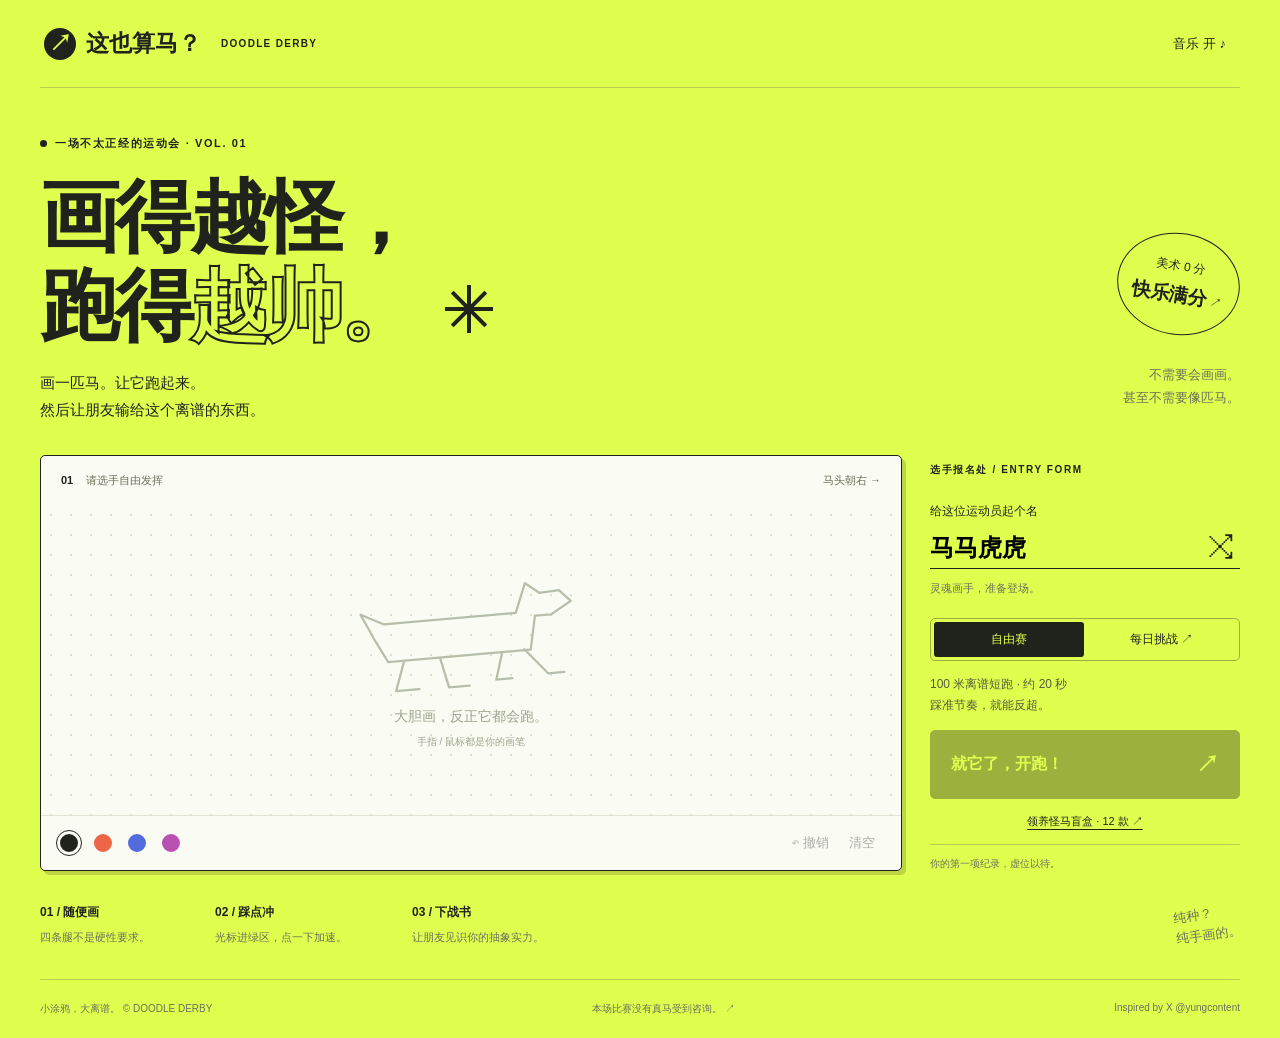
==== index.html @ 53313b6a "Clean shared challenge URLs" ====
<!doctype html>
<html lang="zh-CN"><head><meta charset="utf-8"><meta name="viewport" content="width=device-width, initial-scale=1"><meta name="theme-color" content="#dfff4f"><meta name="description" content="画得越怪，跑得越帅。画一匹马，来一场20秒的离谱赛马，向朋友发起挑战。"><title>这也算马？ · Doodle Derby</title><link rel="stylesheet" href="style.css"></head>
<body><header><a class="brand" href="./"><span class="brand-icon">↗</span>这也算马？<span class="en">DOODLE DERBY</span></a><button id="sound" class="quiet" aria-pressed="true">音乐 开 ♪</button></header>
<main id="draw-screen"><section class="intro"><div><div class="eyebrow"><span class="dot"></span> 一场不太正经的运动会 · VOL. 01</div><h1>画得越怪，<br>跑得<span class="outline">越帅。</span><svg class="spark" width="60" height="60" viewBox="0 0 60 60" aria-hidden="true"><path d="M30 0v60M0 30h60M9 9l42 42M9 51L51 9" stroke="currentColor" stroke-width="5"/></svg></h1><p class="lead">画一匹马。让它跑起来。<br>然后让朋友输给这个离谱的东西。</p></div><div class="intro-aside"><span class="stamp">美术 0 分<br><b>快乐满分</b> ↗</span><p>不需要会画画。<br>甚至不需要像匹马。</p></div></section>
<div id="challenge-banner" class="challenge" hidden><div id="challenge-copy"></div><button id="accept-challenge" class="primary">画一匹，接战 ↗</button></div>
<section class="studio"><div class="paper"><div class="paper-head"><span><b>01</b> 请选手自由发挥</span><span>马头朝右 →</span></div><div class="drawing-area"><canvas id="drawing" aria-label="画马区域，用鼠标或手指绘画"></canvas><div id="placeholder"><svg viewBox="0 0 300 150" width="270" aria-hidden="true"><path d="M44 69L30 38L55 51L202 51L215 19L230 31L252 30L264 43L241 56L223 56L215 93L56 93L44 69M74 93L62 126L88 126M114 94L121 127L144 127M183 94L174 123L192 123M208 92L232 121L250 121"/></svg><span>大胆画，反正它都会跑。</span><small>手指 / 鼠标都是你的画笔</small></div></div><div class="tools"><div class="swatches" id="swatches"></div><div><button id="undo" class="quiet" disabled>↶ 撤销</button><button id="clear" class="quiet" disabled>清空</button></div></div></div>
<aside class="entry"><div class="eyebrow">选手报名处 / ENTRY FORM</div><label for="name">给这位运动员起个名</label><div class="name-wrap"><input id="name" maxlength="18" value="马马虎虎" autocomplete="off"><button id="rename" aria-label="随机名字">⤨</button></div><div class="horse-note" id="horse-note">灵魂画手，准备登场。</div><div class="mode-tabs" role="group" aria-label="比赛模式"><button class="selected" id="free">自由赛</button><button id="daily">每日挑战 ↗</button></div><p id="mode-desc">100 米离谱短跑 · 约 20 秒<br>踩准节奏，就能反超。</p><button class="primary" id="start" disabled>就它了，开跑！ <span>↗</span></button><button class="borrow" id="borrow">领养怪马盲盒 · 12 款 ↗</button><button class="borrow" id="restore-drawing" hidden>↶ 还原领养前画稿</button><div class="best" id="best">你的第一项纪录，虚位以待。</div></aside></section>
<section class="steps"><div><b>01 / 随便画</b><span>四条腿不是硬性要求。</span></div><div><b>02 / 踩点冲</b><span>光标进绿区，点一下加速。</span></div><div><b>03 / 下战书</b><span>让朋友见识你的抽象实力。</span></div><span class="tiny-horse">纯种？<br>纯手画的。</span></section></main>
<main id="race-screen" hidden><div class="race-heading"><div><div class="eyebrow" id="race-mode">THE QUESTIONABLE DERBY</div><h2 id="race-name"></h2></div><button id="back" class="quiet">← 返回画室</button></div><div class="race-stage"><canvas id="track" aria-label="实时赛马画面"></canvas><div id="countdown" aria-live="polite"></div><div id="race-comment">选手正在热身，物种有待确认。</div><div id="ranks"></div></div><section class="controls"><div class="race-meta"><span id="distance">0 / 100 m</span><strong id="timer">0.00s</strong><span id="combo">连击 × 0</span></div><div class="rhythm"><div class="target"></div><div id="needle"></div></div><button class="primary" id="boost" disabled>踩点加速 <span>↑</span></button><p id="feedback" aria-live="polite">光标进入绿色区时点击 / 按空格。连点不会更快。</p></section></main>
<main id="result-screen" hidden><section class="result-layout"><div class="result-copy"><div class="eyebrow">OFFICIAL UNOFFICIAL RESULTS</div><h1 id="result-title">这马，<br>有点东西。</h1><p id="result-desc"></p><div id="challenge-result"></div><section id="ai-verdict" class="ai-verdict" hidden aria-live="polite"><div class="ai-verdict-head"><span>AI 物种鉴定</span><span id="ai-verdict-status">正在观察你的画……</span></div><strong id="ai-species">正在给它起外号</strong><p id="ai-line"></p><p class="ai-challenge" id="ai-challenge"></p></section><div class="result-actions"><button class="primary" id="share">晒成绩，挑战朋友！ <span>↗</span></button><button class="secondary" id="again">原马再战 ↻</button><button class="secondary" id="save-clip">生成朋友圈视频 MP4 ↗</button></div><div class="result-links"><button class="quiet" id="redraw">← 回画室改造一下</button><button class="quiet" id="feedback-open">这局有话说 ↗</button></div></div><div class="ticket"><div class="ticket-top"><span>这也算马？</span><span>长按可保存 / 扫码接战 ↗</span></div><canvas id="poster" width="1080" height="1500" aria-label="离谱赛马挑战海报，含成绩、手绘马和右下角挑战二维码"></canvas><button id="save" class="quiet">保存到相册 / 分享海报 ↗</button></div></section></main>
<main id="feedbacks-screen" hidden><section class="feedback-inbox"><div class="eyebrow"><span class="dot"></span> PRIVATE FEEDBACKS</div><h1>玩家反馈。</h1><p class="feedback-intro">这里收集这台设备提交的反馈。入口不会出现在游戏首页。</p><div class="feedback-toolbar"><span id="feedback-summary">暂时还没有反馈。</span><button id="feedback-export" class="quiet">导出 JSON ↓</button></div><div id="feedback-list" class="feedback-list"></div></section></main>
<footer><span>小涂鸦，大离谱。 © DOODLE DERBY</span><span>本场比赛没有真马受到咨询。 ↗</span><span>Inspired by X @yungcontent</span></footer><div id="toast" role="status"></div><dialog id="share-dialog"><form method="dialog"><button class="quiet close" aria-label="关闭">✕</button></form><h2>向朋友下战书。</h2><p>链接带上你的马和成绩。朋友打开就能挑战你的配速影子。</p><label for="share-copy">可直接发出去的战绩</label><textarea id="share-copy" readonly rows="4"></textarea><label for="share-url">挑战链接</label><textarea id="share-url" readonly rows="3"></textarea><button id="copy" class="primary">复制战绩文案 ↗</button><p class="share-note" id="share-note"></p></dialog><dialog id="feedback-dialog"><form method="dialog"><button class="quiet close" aria-label="关闭">✕</button></form><h2>这局有话说。</h2><p>一句话就行：哪里好笑、哪里卡住，或者你想看它变成什么怪东西。</p><label for="feedback-rating">这局体验</label><select id="feedback-rating"><option value="5">5 · 马力全开</option><option value="4">4 · 很有梗</option><option value="3">3 · 还行，能跑</option><option value="2">2 · 有点掉蹄</option><option value="1">1 · 马失前蹄</option></select><label for="feedback-topic">反馈类型</label><select id="feedback-topic"><option value="idea">我有个怪点子</option><option value="bug">这里好像坏了</option><option value="share">我想更容易分享</option><option value="other">其他</option></select><label for="feedback-message">想说的话</label><textarea id="feedback-message" maxlength="500" rows="5" placeholder="比如：想要一匹会倒着跑的马"></textarea><button type="button" id="feedback-submit" class="primary">投递给马厩 ↗</button><p class="share-note">不填联系方式，最多 500 字。</p></dialog><script src="audio.js"></script><script src="adoption.js"></script><script src="results.js"></script><script src="qr.js"></script><script src="gif.js?v=20260912-7"></script><script src="game.js?v=20260912-11"></script></body></html>
---- style.css ----
:root{--lime:#dfff4f;--ink:#20231c;--paper:#fafbf3;--muted:#6b705b;--line:#b9cc4d}*{box-sizing:border-box}body{margin:0;background:var(--lime);color:var(--ink);font-family:Arial,"PingFang SC","Microsoft YaHei",sans-serif}button,input,textarea{font:inherit}button,a,input,textarea{-webkit-tap-highlight-color:transparent}button{cursor:pointer;color:inherit}button:disabled{opacity:.35;cursor:not-allowed}button:focus-visible,a:focus-visible{outline:3px solid #6152d8;outline-offset:4px}[hidden]{display:none!important}header,main,footer{max-width:1280px;margin:auto}header{height:88px;display:flex;justify-content:space-between;align-items:center;border-bottom:1px solid var(--line);padding:0 4px}.brand{text-decoration:none;color:inherit;font-weight:900;display:flex;align-items:center;gap:10px;font-size:23px}.brand-icon{background:var(--ink);color:var(--lime);width:32px;height:32px;text-align:center;border-radius:50%}.en{font-size:10px;letter-spacing:1.3px;margin-left:10px}.quiet{background:none;border:0;padding:10px;font-size:13px}.intro{display:flex;justify-content:space-between;padding:48px 0 32px}.eyebrow{font-size:11px;font-weight:700;letter-spacing:1.6px;display:flex;align-items:center;gap:8px}.dot{width:7px;height:7px;border-radius:50%;background:var(--ink)}h1{font-size:clamp(52px,6.2vw,84px);line-height:1.12;letter-spacing:-4px;margin:22px 0 18px;font-weight:900;position:relative}.outline{color:transparent;-webkit-text-stroke:2px var(--ink)}.spark{margin-left:30px;width:48px;height:48px}.lead{font-size:15px;line-height:1.8;margin:0}.intro-aside{align-self:flex-end;text-align:right}.intro-aside p{font-size:13px;color:var(--muted);line-height:1.8;margin-top:28px}.stamp{display:inline-block;transform:rotate(9deg);border:1.5px solid var(--ink);border-radius:50%;padding:22px 15px;text-align:center;font-size:12px;line-height:1.8}.stamp b{font-size:19px}.studio{display:grid;grid-template-columns:minmax(0,1fr) 310px;gap:28px}.paper{background:var(--paper);border:1.5px solid var(--ink);border-radius:5px;display:flex;flex-direction:column;min-height:355px;box-shadow:4px 4px 0 #bfd543}.paper-head{padding:17px 20px;display:flex;justify-content:space-between;font-size:11px;color:var(--muted)}.paper-head b{margin-right:10px;color:var(--ink)}.drawing-area{position:relative;flex:1;min-height:245px;background-image:radial-gradient(#dde1d0 .8px,transparent .8px);background-size:20px 20px}#drawing{position:absolute;width:100%;height:100%;touch-action:none;cursor:crosshair}#placeholder{pointer-events:none;position:absolute;inset:0;display:flex;flex-direction:column;align-items:center;justify-content:center;color:#9da58c;font-size:14px}#placeholder svg{fill:none;stroke:#b7bfaa;stroke-width:2.5;stroke-linecap:round;stroke-linejoin:round;transform:rotate(-5deg);margin-bottom:2px}#placeholder small{font-size:10px;margin-top:9px}.tools{display:flex;justify-content:space-between;align-items:center;border-top:1px solid #e1e4d5;padding:8px 16px;min-height:52px}.swatches{display:flex;gap:10px}.swatch{width:24px;height:24px;border:3px solid var(--paper);border-radius:50%;outline:1px solid transparent}.swatch[aria-pressed=true]{outline-color:var(--ink)}.entry{padding:8px 0 0}.entry>.eyebrow{font-size:10px;margin-bottom:24px}.entry label{font-size:12px}.name-wrap{display:flex;border-bottom:1.5px solid var(--ink);margin-top:8px}.name-wrap input{width:100%;min-width:0;background:none;border:0;padding:6px 0;font-size:24px;font-weight:800;outline:none}.name-wrap:focus-within{border-color:#6152d8}.name-wrap button{background:none;border:0;font-size:28px}.horse-note{font-size:11px;margin:12px 0 22px;color:var(--muted)}.mode-tabs{display:flex;border:1px solid #9eae41;border-radius:5px;padding:3px;gap:3px}.mode-tabs button{flex:1;border:0;background:none;font-size:12px;padding:9px 4px;border-radius:3px}.mode-tabs button.selected{background:var(--ink);color:var(--lime)}#mode-desc{font-size:12px;line-height:1.8;color:#555d3b;margin:13px 0}.primary{width:100%;border:1px solid var(--ink);background:var(--ink);color:var(--lime);border-radius:5px;display:flex;justify-content:space-between;align-items:center;padding:18px 20px;font-weight:800;font-size:16px;transition:transform .15s,background .15s}.primary:hover:enabled{background:#36422b;transform:translateY(-2px)}.primary:active:enabled{transform:translateY(2px)}.primary span{font-size:23px}.borrow{border:0;background:none;font-size:11px;width:100%;padding:15px;text-decoration:underline;text-underline-offset:4px}.best{font-size:10px;border-top:1px solid var(--line);padding-top:12px;color:var(--muted)}.steps{display:flex;gap:65px;padding:33px 0}.steps div{display:flex;flex-direction:column;gap:9px}.steps b{font-size:12px}.steps span{font-size:11px;color:var(--muted)}.steps .tiny-horse{margin-left:auto;transform:rotate(-8deg);font-size:13px;line-height:1.6}footer{border-top:1px solid var(--line);display:flex;justify-content:space-between;padding:22px 0;font-size:10px;color:var(--muted)}.challenge{background:var(--ink);color:var(--lime);padding:15px 20px;margin-bottom:20px;font-size:14px;border-radius:5px}.race-heading{display:flex;justify-content:space-between;align-items:center;margin:30px 0 20px}h2{font-size:32px;margin:10px 0}.race-stage{height:440px;position:relative;overflow:hidden;border:1px solid var(--ink);border-radius:7px;background:#e9efce}#track{width:100%;height:100%}#countdown{position:absolute;inset:0;display:grid;place-items:center;font-size:90px;font-weight:900;pointer-events:none}#race-comment{position:absolute;top:18px;left:20px;font-size:12px;background:var(--paper);padding:8px 12px;border-radius:20px}#ranks{position:absolute;right:15px;top:16px;display:flex;gap:8px;flex-direction:column;font-size:11px}#ranks span{background:#ffffffb5;padding:5px 10px;border-radius:4px}#ranks .you{background:var(--ink);color:var(--lime)}.controls{max-width:480px;margin:22px auto 32px;text-align:center}.race-meta{display:flex;justify-content:space-between;font-size:12px;align-items:center}.race-meta strong{font-size:24px}.rhythm{height:20px;background:#c0cc87;border:1px solid var(--ink);margin:14px 0;position:relative;border-radius:30px;overflow:hidden}.target{position:absolute;left:72%;width:24%;height:100%;background:#4a7727;border-left:2px solid var(--paper);border-right:2px solid var(--paper)}#needle{position:absolute;left:0;width:5px;height:100%;background:var(--paper);box-shadow:0 0 0 1px var(--ink)}#boost{justify-content:center;gap:20px}#feedback{font-size:11px;min-height:16px;color:#555d3b}.result-layout{display:grid;grid-template-columns:1fr 380px;gap:100px;padding:65px 50px;align-items:center}.result-copy>p{font-size:16px;line-height:1.9}.result-actions{display:flex;gap:12px;margin:28px 0 18px}.secondary{border:1px solid var(--ink);border-radius:5px;background:none;white-space:nowrap;padding:15px;font-weight:700}.ticket{background:var(--paper);transform:rotate(3deg);box-shadow:10px 12px 0 #bdd342;padding:18px;border:1px solid var(--ink)}.ticket-top{display:flex;justify-content:space-between;font-size:11px;border-bottom:1px dashed #a5aa96;padding:0 0 14px}.ticket canvas{width:100%;display:block}.ticket>button{width:100%;border-top:1px dashed #a5aa96}#challenge-result{font-weight:bold;font-size:14px}#toast{position:fixed;bottom:25px;left:50%;transform:translateX(-50%);background:var(--ink);color:var(--lime);padding:13px 24px;border-radius:8px;font-size:13px;z-index:10;opacity:0;pointer-events:none;transition:opacity .2s;max-width:90vw}dialog{max-width:440px;width:90%;border:1px solid var(--ink);background:var(--paper);border-radius:10px;padding:26px}dialog::backdrop{background:#20231c99}dialog p{font-size:13px;line-height:1.8}dialog label{font-size:12px}textarea{width:100%;margin:8px 0 18px;resize:none;border:1px solid #aaa;padding:10px;font-size:11px}.close{float:right}.share-note{color:var(--muted)}@media(min-width:1500px){.intro{padding-top:55px}.drawing-area{min-height:300px}}@media(max-width:1360px){header,main,footer{margin-left:40px;margin-right:40px}}@media(max-width:760px){header,main,footer{margin-left:20px;margin-right:20px}header{height:68px}.brand{font-size:18px}.en{display:none}.intro{padding:30px 0 25px}.intro h1{font-size:57px;letter-spacing:-3px}.intro .eyebrow{font-size:9px;letter-spacing:.7px}.intro-aside{display:none}.lead{font-size:13px}.spark{width:32px;margin-left:15px}.studio{grid-template-columns:1fr;gap:24px}.paper{min-height:320px}.entry>.eyebrow{margin-bottom:15px}.horse-note{margin:10px 0 16px}.entry{display:grid;grid-template-columns:1fr 1fr;column-gap:16px}.entry>.eyebrow,.entry>label,.name-wrap,.horse-note,.entry>.primary,.borrow,.best{grid-column:1/-1}.mode-tabs{align-self:center}#mode-desc{margin:0;font-size:10px}.entry>.primary{margin-top:18px}.steps{gap:18px;justify-content:space-between}.steps span{max-width:90px;line-height:1.6;font-size:10px}.steps b{font-size:11px}.tiny-horse{display:none}footer{font-size:9px;gap:20px;line-height:1.8}.race-heading{margin-top:22px}h2{font-size:25px}.race-stage{height:390px}#race-comment{font-size:10px;top:12px;left:10px;max-width:60%}#ranks{gap:4px;right:8px;top:12px;font-size:9px}.result-layout{grid-template-columns:1fr;gap:30px;padding:35px 0}.result-copy h1{font-size:58px}.ticket{max-width:360px;justify-self:center;width:94%}.controls{margin-top:20px}.race-heading .eyebrow{font-size:9px}}@media(prefers-reduced-motion:reduce){*{transition:none!important}.ticket{transform:none}}

#result-title,#result-desc{white-space:pre-line}#result-desc{line-height:1.9}

#result-title{font-size:clamp(36px,4.4vw,62px);letter-spacing:-2px}
.result-actions{flex-wrap:wrap}.result-actions .primary{flex:1 0 190px;width:auto;white-space:nowrap}.result-actions .secondary{flex:1 0 120px}
@media(min-width:761px) and (max-width:1050px){.result-layout{grid-template-columns:minmax(0,1fr) 320px;gap:32px;padding:40px 0}}
.challenge{display:flex;align-items:center;justify-content:space-between;gap:18px}.challenge #challenge-copy{line-height:1.65}.challenge .primary{width:auto;flex:0 0 auto;padding:12px 16px;font-size:13px}.challenge .primary span{font-size:18px}@media(max-width:600px){.challenge{align-items:stretch;flex-direction:column;gap:10px}.challenge .primary{width:100%;justify-content:center}}

#save-clip{flex:1 0 150px}
.result-links{display:flex;justify-content:space-between;align-items:center;gap:12px}.result-links .quiet{padding-left:0}.result-links #feedback-open{color:var(--muted);text-decoration:underline;text-underline-offset:4px}
.feedback-inbox{padding:70px 0 110px;max-width:820px}.feedback-inbox h1{font-size:clamp(48px,6vw,76px);margin-bottom:12px}.feedback-intro{color:var(--muted);font-size:14px;line-height:1.8}.feedback-toolbar{display:flex;justify-content:space-between;align-items:center;border-top:1px solid var(--line);border-bottom:1px solid var(--line);margin-top:36px;padding:12px 0;font-size:12px;color:var(--muted)}.feedback-list{display:grid;gap:12px;margin-top:18px}.feedback-card{background:var(--paper);border:1px solid var(--ink);border-radius:6px;padding:16px 18px;box-shadow:4px 4px 0 #bfd543}.feedback-card-meta{font-size:11px;color:var(--muted);margin-bottom:10px}.feedback-card p{font-size:15px;line-height:1.75;margin:0 0 10px;white-space:pre-wrap;overflow-wrap:anywhere}.feedback-card small{font-size:10px;color:#7d846c}.feedback-empty{border:1px dashed #9eae41;padding:24px;color:var(--muted);font-size:13px}#feedback-dialog select{width:100%;display:block;background:#fffef5;border:1px solid #aaa;border-radius:4px;padding:10px;margin:7px 0 16px}#feedback-dialog .primary{margin-top:4px}
@media(max-width:760px){.result-links{align-items:flex-start}.feedback-inbox{padding:40px 0 70px}.feedback-toolbar{align-items:flex-start;gap:10px}.feedback-toolbar .quiet{padding-top:0;padding-right:0}}

.ai-verdict{margin:20px 0 4px;border:1.5px dashed var(--ink);background:var(--paper);padding:15px 17px;box-shadow:4px 4px 0 #bfd543}
.ai-verdict-head{display:flex;justify-content:space-between;gap:14px;color:var(--muted);font-size:10px;letter-spacing:.8px;text-transform:uppercase}
.ai-verdict-head span:first-child{color:var(--ink);font-weight:800}
#ai-verdict[data-state=loading]{opacity:.72}
#ai-verdict[data-source=fallback] .ai-verdict-head span:last-child{color:var(--muted)}
#ai-species{display:block;font-size:22px;line-height:1.25;margin-top:12px}
#ai-line{font-size:13px;line-height:1.65;margin:7px 0 10px}
.ai-challenge{background:var(--lime);padding:9px 11px;font-size:12px;line-height:1.55;margin:0}
@media(max-width:760px){.ai-verdict{margin-top:16px;padding:13px}.ai-verdict-head{font-size:9px}#ai-species{font-size:20px}}
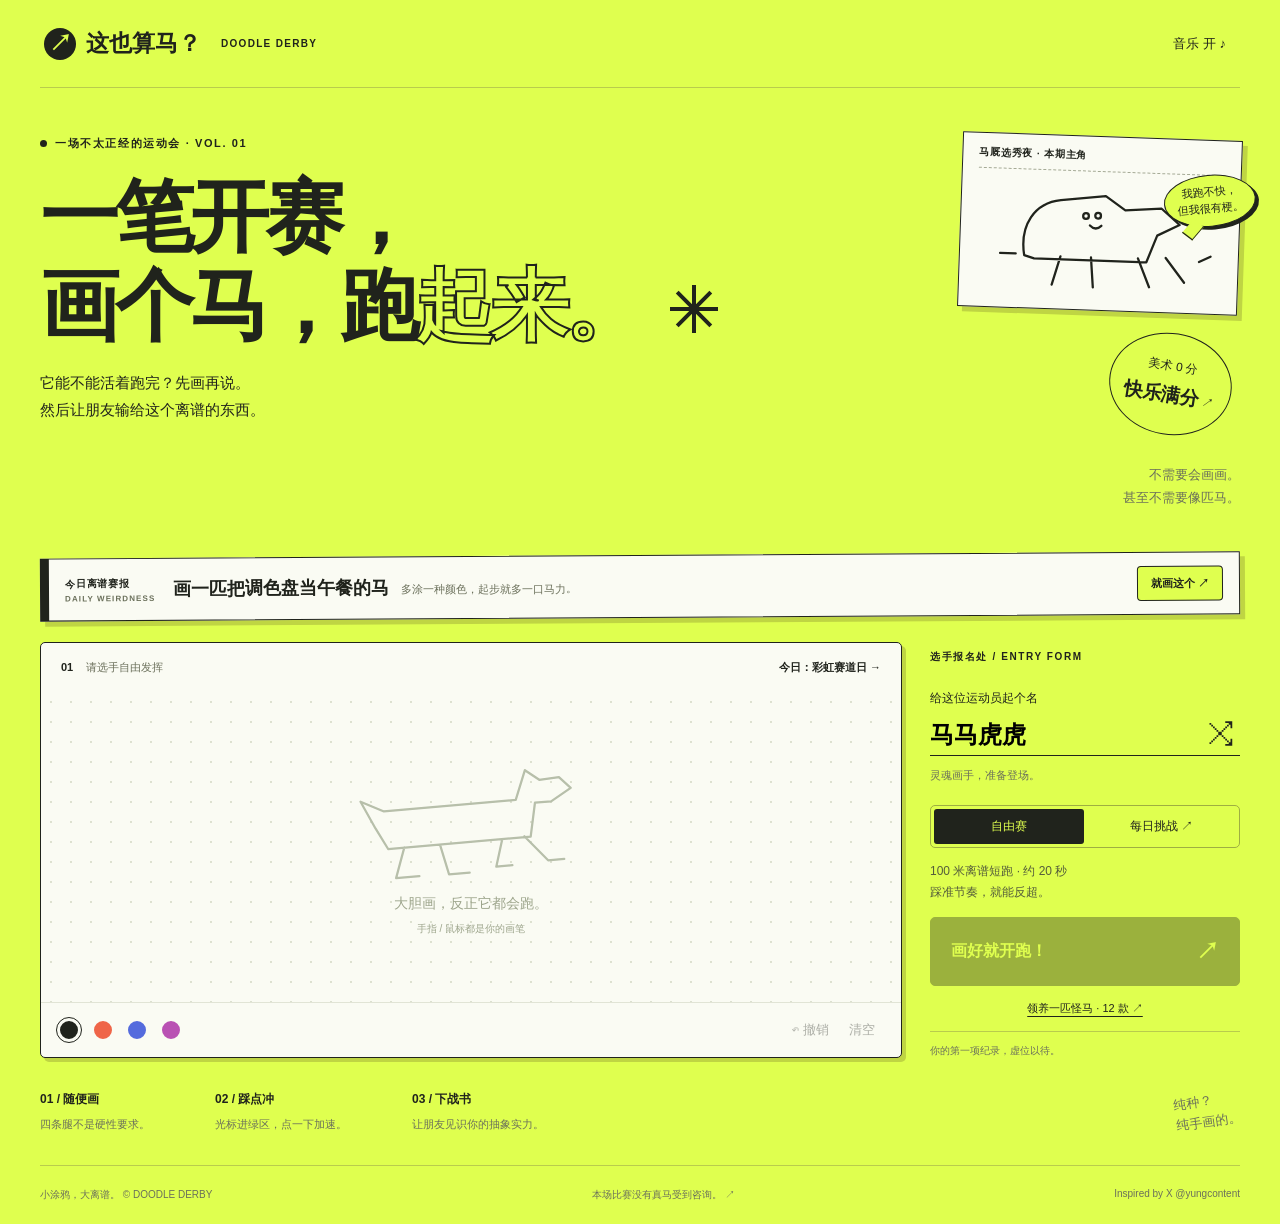
==== commit 2bca2bfc: "Make the homepage a playful race-day launchpad" ====
--- a/index.html
+++ b/index.html
@@ -1,12 +1,13 @@
 <!doctype html>
-<html lang="zh-CN"><head><meta charset="utf-8"><meta name="viewport" content="width=device-width, initial-scale=1"><meta name="theme-color" content="#dfff4f"><meta name="description" content="画得越怪，跑得越帅。画一匹马，来一场20秒的离谱赛马，向朋友发起挑战。"><title>这也算马？ · Doodle Derby</title><link rel="stylesheet" href="style.css"></head>
+<html lang="zh-CN"><head><meta charset="utf-8"><meta name="viewport" content="width=device-width, initial-scale=1"><meta name="theme-color" content="#dfff4f"><meta name="description" content="画得越怪，跑得越帅。画一匹马，来一场20秒的离谱赛马，向朋友发起挑战。"><title>这也算马？ · Doodle Derby</title><link rel="stylesheet" href="style.css?v=20260913-2"></head>
 <body><header><a class="brand" href="./"><span class="brand-icon">↗</span>这也算马？<span class="en">DOODLE DERBY</span></a><button id="sound" class="quiet" aria-pressed="true">音乐 开 ♪</button></header>
-<main id="draw-screen"><section class="intro"><div><div class="eyebrow"><span class="dot"></span> 一场不太正经的运动会 · VOL. 01</div><h1>画得越怪，<br>跑得<span class="outline">越帅。</span><svg class="spark" width="60" height="60" viewBox="0 0 60 60" aria-hidden="true"><path d="M30 0v60M0 30h60M9 9l42 42M9 51L51 9" stroke="currentColor" stroke-width="5"/></svg></h1><p class="lead">画一匹马。让它跑起来。<br>然后让朋友输给这个离谱的东西。</p></div><div class="intro-aside"><span class="stamp">美术 0 分<br><b>快乐满分</b> ↗</span><p>不需要会画画。<br>甚至不需要像匹马。</p></div></section>
+<main id="draw-screen"><section class="intro"><div><div class="eyebrow"><span class="dot"></span> 一场不太正经的运动会 · VOL. 01</div><h1>一笔开赛，<br>画个马，跑<span class="outline">起来。</span><svg class="spark" width="60" height="60" viewBox="0 0 60 60" aria-hidden="true"><path d="M30 0v60M0 30h60M9 9l42 42M9 51L51 9" stroke="currentColor" stroke-width="5"/></svg></h1><p class="lead">它能不能活着跑完？先画再说。<br>然后让朋友输给这个离谱的东西。</p></div><div class="intro-aside"><div class="home-stage"><div class="home-stage-label">马厩选秀夜 · 本期主角</div><svg class="home-horse" viewBox="0 0 330 180" role="img" aria-label="一匹准备参赛的搞怪手绘马"><path d="M60 115c-8-42 12-74 49-79l63-8 28 19 51-4 26 22-31 16-14 38H74zM111 115l-11 40m54-40 4 42m62-43 17 40m22-42 27 34"/><circle cx="145" cy="57" r="4"/><circle cx="162" cy="56" r="4"/><path d="M151 70q8 8 16 0M48 113h-22m280 3 16-8"/></svg><div class="home-bubble">我跑不快，<br>但我很有梗。</div></div><span class="stamp">美术 0 分<br><b>快乐满分</b> ↗</span><p>不需要会画画。<br>甚至不需要像匹马。</p></div></section>
+<section class="daily-tease" aria-label="今日离谱赛报"><div class="daily-tease-kicker">今日离谱赛报 <span>DAILY WEIRDNESS</span></div><div class="daily-tease-main"><strong id="daily-prompt">画一匹周一不想上班的马</strong><span id="daily-prompt-note">不想上班的理由有很多，马的办法一定很离谱。</span></div><button id="daily-jump" class="daily-tease-action">就画这个 ↗</button></section>
 <div id="challenge-banner" class="challenge" hidden><div id="challenge-copy"></div><button id="accept-challenge" class="primary">画一匹，接战 ↗</button></div>
-<section class="studio"><div class="paper"><div class="paper-head"><span><b>01</b> 请选手自由发挥</span><span>马头朝右 →</span></div><div class="drawing-area"><canvas id="drawing" aria-label="画马区域，用鼠标或手指绘画"></canvas><div id="placeholder"><svg viewBox="0 0 300 150" width="270" aria-hidden="true"><path d="M44 69L30 38L55 51L202 51L215 19L230 31L252 30L264 43L241 56L223 56L215 93L56 93L44 69M74 93L62 126L88 126M114 94L121 127L144 127M183 94L174 123L192 123M208 92L232 121L250 121"/></svg><span>大胆画，反正它都会跑。</span><small>手指 / 鼠标都是你的画笔</small></div></div><div class="tools"><div class="swatches" id="swatches"></div><div><button id="undo" class="quiet" disabled>↶ 撤销</button><button id="clear" class="quiet" disabled>清空</button></div></div></div>
-<aside class="entry"><div class="eyebrow">选手报名处 / ENTRY FORM</div><label for="name">给这位运动员起个名</label><div class="name-wrap"><input id="name" maxlength="18" value="马马虎虎" autocomplete="off"><button id="rename" aria-label="随机名字">⤨</button></div><div class="horse-note" id="horse-note">灵魂画手，准备登场。</div><div class="mode-tabs" role="group" aria-label="比赛模式"><button class="selected" id="free">自由赛</button><button id="daily">每日挑战 ↗</button></div><p id="mode-desc">100 米离谱短跑 · 约 20 秒<br>踩准节奏，就能反超。</p><button class="primary" id="start" disabled>就它了，开跑！ <span>↗</span></button><button class="borrow" id="borrow">领养怪马盲盒 · 12 款 ↗</button><button class="borrow" id="restore-drawing" hidden>↶ 还原领养前画稿</button><div class="best" id="best">你的第一项纪录，虚位以待。</div></aside></section>
+<section class="studio"><div class="paper"><div class="paper-head"><span><b>01</b> 请选手自由发挥</span><span id="paper-prompt">今天的怪题目 →</span></div><div class="drawing-area"><canvas id="drawing" aria-label="画马区域，用鼠标或手指绘画"></canvas><div id="placeholder"><svg viewBox="0 0 300 150" width="270" aria-hidden="true"><path d="M44 69L30 38L55 51L202 51L215 19L230 31L252 30L264 43L241 56L223 56L215 93L56 93L44 69M74 93L62 126L88 126M114 94L121 127L144 127M183 94L174 123L192 123M208 92L232 121L250 121"/></svg><span>大胆画，反正它都会跑。</span><small>手指 / 鼠标都是你的画笔</small></div></div><div class="tools"><div class="swatches" id="swatches"></div><div><button id="undo" class="quiet" disabled>↶ 撤销</button><button id="clear" class="quiet" disabled>清空</button></div></div></div>
+<aside class="entry"><div class="eyebrow">选手报名处 / ENTRY FORM</div><label for="name">给这位运动员起个名</label><div class="name-wrap"><input id="name" maxlength="18" value="马马虎虎" autocomplete="off"><button id="rename" aria-label="随机名字">⤨</button></div><div class="horse-note" id="horse-note">灵魂画手，准备登场。</div><div class="mode-tabs" role="group" aria-label="比赛模式"><button class="selected" id="free">自由赛</button><button id="daily">每日挑战 ↗</button></div><p id="mode-desc">100 米离谱短跑 · 约 20 秒<br>踩准节奏，就能反超。</p><button class="primary" id="start" disabled>画好就开跑！ <span>↗</span></button><button class="borrow" id="borrow">领养一匹怪马 · 12 款 ↗</button><button class="borrow" id="restore-drawing" hidden>↶ 还原领养前画稿</button><div class="best" id="best">你的第一项纪录，虚位以待。</div></aside></section>
 <section class="steps"><div><b>01 / 随便画</b><span>四条腿不是硬性要求。</span></div><div><b>02 / 踩点冲</b><span>光标进绿区，点一下加速。</span></div><div><b>03 / 下战书</b><span>让朋友见识你的抽象实力。</span></div><span class="tiny-horse">纯种？<br>纯手画的。</span></section></main>
 <main id="race-screen" hidden><div class="race-heading"><div><div class="eyebrow" id="race-mode">THE QUESTIONABLE DERBY</div><h2 id="race-name"></h2></div><button id="back" class="quiet">← 返回画室</button></div><div class="race-stage"><canvas id="track" aria-label="实时赛马画面"></canvas><div id="countdown" aria-live="polite"></div><div id="race-comment">选手正在热身，物种有待确认。</div><div id="ranks"></div></div><section class="controls"><div class="race-meta"><span id="distance">0 / 100 m</span><strong id="timer">0.00s</strong><span id="combo">连击 × 0</span></div><div class="rhythm"><div class="target"></div><div id="needle"></div></div><button class="primary" id="boost" disabled>踩点加速 <span>↑</span></button><p id="feedback" aria-live="polite">光标进入绿色区时点击 / 按空格。连点不会更快。</p></section></main>
-<main id="result-screen" hidden><section class="result-layout"><div class="result-copy"><div class="eyebrow">OFFICIAL UNOFFICIAL RESULTS</div><h1 id="result-title">这马，<br>有点东西。</h1><p id="result-desc"></p><div id="challenge-result"></div><section id="ai-verdict" class="ai-verdict" hidden aria-live="polite"><div class="ai-verdict-head"><span>AI 物种鉴定</span><span id="ai-verdict-status">正在观察你的画……</span></div><strong id="ai-species">正在给它起外号</strong><p id="ai-line"></p><p class="ai-challenge" id="ai-challenge"></p></section><div class="result-actions"><button class="primary" id="share">晒成绩，挑战朋友！ <span>↗</span></button><button class="secondary" id="again">原马再战 ↻</button><button class="secondary" id="save-clip">生成朋友圈视频 MP4 ↗</button></div><div class="result-links"><button class="quiet" id="redraw">← 回画室改造一下</button><button class="quiet" id="feedback-open">这局有话说 ↗</button></div></div><div class="ticket"><div class="ticket-top"><span>这也算马？</span><span>长按可保存 / 扫码接战 ↗</span></div><canvas id="poster" width="1080" height="1500" aria-label="离谱赛马挑战海报，含成绩、手绘马和右下角挑战二维码"></canvas><button id="save" class="quiet">保存到相册 / 分享海报 ↗</button></div></section></main>
+<main id="result-screen" hidden><section class="result-layout"><div class="result-copy"><div class="eyebrow">OFFICIAL UNOFFICIAL RESULTS</div><h1 id="result-title">这马，<br>有点东西。</h1><p id="result-desc"></p><div id="challenge-result"></div><section id="ai-verdict" class="ai-verdict" hidden aria-live="polite"><div class="ai-verdict-head"><span>AI 物种鉴定</span><span id="ai-verdict-status">正在观察你的画……</span></div><strong id="ai-species">正在给它起外号</strong><p id="ai-line"></p><p class="ai-challenge" id="ai-challenge"></p></section><div class="result-actions"><button class="primary" id="share">晒成绩，挑战朋友！ <span>↗</span></button><button class="secondary" id="again">原马再战 ↻</button><button class="secondary" id="save-clip">生成朋友圈视频 MP4 ↗</button></div><div class="result-links"><button class="quiet" id="redraw">← 回画室改造一下</button><button class="quiet" id="feedback-open">这局有话说 ↗</button></div></div><div class="ticket"><div class="ticket-top"><span>这也算马？</span><span>长按图片或点按钮保存 / 扫码接战 ↗</span></div><canvas id="poster" width="1080" height="1500" aria-label="离谱赛马挑战海报，含成绩、手绘马和右下角挑战二维码"></canvas><img id="poster-image" hidden alt="这也算马？离谱赛马战绩海报，长按可保存图片"><button id="save" class="quiet">保存海报 / 分享到相册 ↗</button></div></section></main>
 <main id="feedbacks-screen" hidden><section class="feedback-inbox"><div class="eyebrow"><span class="dot"></span> PRIVATE FEEDBACKS</div><h1>玩家反馈。</h1><p class="feedback-intro">这里收集这台设备提交的反馈。入口不会出现在游戏首页。</p><div class="feedback-toolbar"><span id="feedback-summary">暂时还没有反馈。</span><button id="feedback-export" class="quiet">导出 JSON ↓</button></div><div id="feedback-list" class="feedback-list"></div></section></main>
-<footer><span>小涂鸦，大离谱。 © DOODLE DERBY</span><span>本场比赛没有真马受到咨询。 ↗</span><span>Inspired by X @yungcontent</span></footer><div id="toast" role="status"></div><dialog id="share-dialog"><form method="dialog"><button class="quiet close" aria-label="关闭">✕</button></form><h2>向朋友下战书。</h2><p>链接带上你的马和成绩。朋友打开就能挑战你的配速影子。</p><label for="share-copy">可直接发出去的战绩</label><textarea id="share-copy" readonly rows="4"></textarea><label for="share-url">挑战链接</label><textarea id="share-url" readonly rows="3"></textarea><button id="copy" class="primary">复制战绩文案 ↗</button><p class="share-note" id="share-note"></p></dialog><dialog id="feedback-dialog"><form method="dialog"><button class="quiet close" aria-label="关闭">✕</button></form><h2>这局有话说。</h2><p>一句话就行：哪里好笑、哪里卡住，或者你想看它变成什么怪东西。</p><label for="feedback-rating">这局体验</label><select id="feedback-rating"><option value="5">5 · 马力全开</option><option value="4">4 · 很有梗</option><option value="3">3 · 还行，能跑</option><option value="2">2 · 有点掉蹄</option><option value="1">1 · 马失前蹄</option></select><label for="feedback-topic">反馈类型</label><select id="feedback-topic"><option value="idea">我有个怪点子</option><option value="bug">这里好像坏了</option><option value="share">我想更容易分享</option><option value="other">其他</option></select><label for="feedback-message">想说的话</label><textarea id="feedback-message" maxlength="500" rows="5" placeholder="比如：想要一匹会倒着跑的马"></textarea><button type="button" id="feedback-submit" class="primary">投递给马厩 ↗</button><p class="share-note">不填联系方式，最多 500 字。</p></dialog><script src="audio.js"></script><script src="adoption.js"></script><script src="results.js"></script><script src="qr.js"></script><script src="gif.js?v=20260912-7"></script><script src="game.js?v=20260912-11"></script></body></html>
+<footer><span>小涂鸦，大离谱。 © DOODLE DERBY</span><span>本场比赛没有真马受到咨询。 ↗</span><span>Inspired by X @yungcontent</span></footer><div id="toast" role="status"></div><dialog id="share-dialog"><form method="dialog"><button class="quiet close" aria-label="关闭">✕</button></form><h2>向朋友下战书。</h2><p>链接带上你的马和成绩。朋友打开就能挑战你的配速影子。</p><label for="share-copy">可直接发出去的战绩</label><textarea id="share-copy" readonly rows="4"></textarea><label for="share-url">挑战链接</label><textarea id="share-url" readonly rows="3"></textarea><button id="copy" class="primary">复制战绩文案 ↗</button><p class="share-note" id="share-note"></p></dialog><dialog id="feedback-dialog"><form method="dialog"><button class="quiet close" aria-label="关闭">✕</button></form><h2>这局有话说。</h2><p>一句话就行：哪里好笑、哪里卡住，或者你想看它变成什么怪东西。</p><label for="feedback-rating">这局体验</label><select id="feedback-rating"><option value="5">5 · 马力全开</option><option value="4">4 · 很有梗</option><option value="3">3 · 还行，能跑</option><option value="2">2 · 有点掉蹄</option><option value="1">1 · 马失前蹄</option></select><label for="feedback-topic">反馈类型</label><select id="feedback-topic"><option value="idea">我有个怪点子</option><option value="bug">这里好像坏了</option><option value="share">我想更容易分享</option><option value="other">其他</option></select><label for="feedback-message">想说的话</label><textarea id="feedback-message" maxlength="500" rows="5" placeholder="比如：想要一匹会倒着跑的马"></textarea><button type="button" id="feedback-submit" class="primary">投递给马厩 ↗</button><p class="share-note">不填联系方式，最多 500 字。</p></dialog><script src="audio.js"></script><script src="adoption.js"></script><script src="results.js"></script><script src="qr.js"></script><script src="gif.js?v=20260912-7"></script><script src="game.js?v=20260913-2"></script></body></html>
--- a/style.css
+++ b/style.css
@@ -1,4 +1,4 @@
-:root{--lime:#dfff4f;--ink:#20231c;--paper:#fafbf3;--muted:#6b705b;--line:#b9cc4d}*{box-sizing:border-box}body{margin:0;background:var(--lime);color:var(--ink);font-family:Arial,"PingFang SC","Microsoft YaHei",sans-serif}button,input,textarea{font:inherit}button,a,input,textarea{-webkit-tap-highlight-color:transparent}button{cursor:pointer;color:inherit}button:disabled{opacity:.35;cursor:not-allowed}button:focus-visible,a:focus-visible{outline:3px solid #6152d8;outline-offset:4px}[hidden]{display:none!important}header,main,footer{max-width:1280px;margin:auto}header{height:88px;display:flex;justify-content:space-between;align-items:center;border-bottom:1px solid var(--line);padding:0 4px}.brand{text-decoration:none;color:inherit;font-weight:900;display:flex;align-items:center;gap:10px;font-size:23px}.brand-icon{background:var(--ink);color:var(--lime);width:32px;height:32px;text-align:center;border-radius:50%}.en{font-size:10px;letter-spacing:1.3px;margin-left:10px}.quiet{background:none;border:0;padding:10px;font-size:13px}.intro{display:flex;justify-content:space-between;padding:48px 0 32px}.eyebrow{font-size:11px;font-weight:700;letter-spacing:1.6px;display:flex;align-items:center;gap:8px}.dot{width:7px;height:7px;border-radius:50%;background:var(--ink)}h1{font-size:clamp(52px,6.2vw,84px);line-height:1.12;letter-spacing:-4px;margin:22px 0 18px;font-weight:900;position:relative}.outline{color:transparent;-webkit-text-stroke:2px var(--ink)}.spark{margin-left:30px;width:48px;height:48px}.lead{font-size:15px;line-height:1.8;margin:0}.intro-aside{align-self:flex-end;text-align:right}.intro-aside p{font-size:13px;color:var(--muted);line-height:1.8;margin-top:28px}.stamp{display:inline-block;transform:rotate(9deg);border:1.5px solid var(--ink);border-radius:50%;padding:22px 15px;text-align:center;font-size:12px;line-height:1.8}.stamp b{font-size:19px}.studio{display:grid;grid-template-columns:minmax(0,1fr) 310px;gap:28px}.paper{background:var(--paper);border:1.5px solid var(--ink);border-radius:5px;display:flex;flex-direction:column;min-height:355px;box-shadow:4px 4px 0 #bfd543}.paper-head{padding:17px 20px;display:flex;justify-content:space-between;font-size:11px;color:var(--muted)}.paper-head b{margin-right:10px;color:var(--ink)}.drawing-area{position:relative;flex:1;min-height:245px;background-image:radial-gradient(#dde1d0 .8px,transparent .8px);background-size:20px 20px}#drawing{position:absolute;width:100%;height:100%;touch-action:none;cursor:crosshair}#placeholder{pointer-events:none;position:absolute;inset:0;display:flex;flex-direction:column;align-items:center;justify-content:center;color:#9da58c;font-size:14px}#placeholder svg{fill:none;stroke:#b7bfaa;stroke-width:2.5;stroke-linecap:round;stroke-linejoin:round;transform:rotate(-5deg);margin-bottom:2px}#placeholder small{font-size:10px;margin-top:9px}.tools{display:flex;justify-content:space-between;align-items:center;border-top:1px solid #e1e4d5;padding:8px 16px;min-height:52px}.swatches{display:flex;gap:10px}.swatch{width:24px;height:24px;border:3px solid var(--paper);border-radius:50%;outline:1px solid transparent}.swatch[aria-pressed=true]{outline-color:var(--ink)}.entry{padding:8px 0 0}.entry>.eyebrow{font-size:10px;margin-bottom:24px}.entry label{font-size:12px}.name-wrap{display:flex;border-bottom:1.5px solid var(--ink);margin-top:8px}.name-wrap input{width:100%;min-width:0;background:none;border:0;padding:6px 0;font-size:24px;font-weight:800;outline:none}.name-wrap:focus-within{border-color:#6152d8}.name-wrap button{background:none;border:0;font-size:28px}.horse-note{font-size:11px;margin:12px 0 22px;color:var(--muted)}.mode-tabs{display:flex;border:1px solid #9eae41;border-radius:5px;padding:3px;gap:3px}.mode-tabs button{flex:1;border:0;background:none;font-size:12px;padding:9px 4px;border-radius:3px}.mode-tabs button.selected{background:var(--ink);color:var(--lime)}#mode-desc{font-size:12px;line-height:1.8;color:#555d3b;margin:13px 0}.primary{width:100%;border:1px solid var(--ink);background:var(--ink);color:var(--lime);border-radius:5px;display:flex;justify-content:space-between;align-items:center;padding:18px 20px;font-weight:800;font-size:16px;transition:transform .15s,background .15s}.primary:hover:enabled{background:#36422b;transform:translateY(-2px)}.primary:active:enabled{transform:translateY(2px)}.primary span{font-size:23px}.borrow{border:0;background:none;font-size:11px;width:100%;padding:15px;text-decoration:underline;text-underline-offset:4px}.best{font-size:10px;border-top:1px solid var(--line);padding-top:12px;color:var(--muted)}.steps{display:flex;gap:65px;padding:33px 0}.steps div{display:flex;flex-direction:column;gap:9px}.steps b{font-size:12px}.steps span{font-size:11px;color:var(--muted)}.steps .tiny-horse{margin-left:auto;transform:rotate(-8deg);font-size:13px;line-height:1.6}footer{border-top:1px solid var(--line);display:flex;justify-content:space-between;padding:22px 0;font-size:10px;color:var(--muted)}.challenge{background:var(--ink);color:var(--lime);padding:15px 20px;margin-bottom:20px;font-size:14px;border-radius:5px}.race-heading{display:flex;justify-content:space-between;align-items:center;margin:30px 0 20px}h2{font-size:32px;margin:10px 0}.race-stage{height:440px;position:relative;overflow:hidden;border:1px solid var(--ink);border-radius:7px;background:#e9efce}#track{width:100%;height:100%}#countdown{position:absolute;inset:0;display:grid;place-items:center;font-size:90px;font-weight:900;pointer-events:none}#race-comment{position:absolute;top:18px;left:20px;font-size:12px;background:var(--paper);padding:8px 12px;border-radius:20px}#ranks{position:absolute;right:15px;top:16px;display:flex;gap:8px;flex-direction:column;font-size:11px}#ranks span{background:#ffffffb5;padding:5px 10px;border-radius:4px}#ranks .you{background:var(--ink);color:var(--lime)}.controls{max-width:480px;margin:22px auto 32px;text-align:center}.race-meta{display:flex;justify-content:space-between;font-size:12px;align-items:center}.race-meta strong{font-size:24px}.rhythm{height:20px;background:#c0cc87;border:1px solid var(--ink);margin:14px 0;position:relative;border-radius:30px;overflow:hidden}.target{position:absolute;left:72%;width:24%;height:100%;background:#4a7727;border-left:2px solid var(--paper);border-right:2px solid var(--paper)}#needle{position:absolute;left:0;width:5px;height:100%;background:var(--paper);box-shadow:0 0 0 1px var(--ink)}#boost{justify-content:center;gap:20px}#feedback{font-size:11px;min-height:16px;color:#555d3b}.result-layout{display:grid;grid-template-columns:1fr 380px;gap:100px;padding:65px 50px;align-items:center}.result-copy>p{font-size:16px;line-height:1.9}.result-actions{display:flex;gap:12px;margin:28px 0 18px}.secondary{border:1px solid var(--ink);border-radius:5px;background:none;white-space:nowrap;padding:15px;font-weight:700}.ticket{background:var(--paper);transform:rotate(3deg);box-shadow:10px 12px 0 #bdd342;padding:18px;border:1px solid var(--ink)}.ticket-top{display:flex;justify-content:space-between;font-size:11px;border-bottom:1px dashed #a5aa96;padding:0 0 14px}.ticket canvas{width:100%;display:block}.ticket>button{width:100%;border-top:1px dashed #a5aa96}#challenge-result{font-weight:bold;font-size:14px}#toast{position:fixed;bottom:25px;left:50%;transform:translateX(-50%);background:var(--ink);color:var(--lime);padding:13px 24px;border-radius:8px;font-size:13px;z-index:10;opacity:0;pointer-events:none;transition:opacity .2s;max-width:90vw}dialog{max-width:440px;width:90%;border:1px solid var(--ink);background:var(--paper);border-radius:10px;padding:26px}dialog::backdrop{background:#20231c99}dialog p{font-size:13px;line-height:1.8}dialog label{font-size:12px}textarea{width:100%;margin:8px 0 18px;resize:none;border:1px solid #aaa;padding:10px;font-size:11px}.close{float:right}.share-note{color:var(--muted)}@media(min-width:1500px){.intro{padding-top:55px}.drawing-area{min-height:300px}}@media(max-width:1360px){header,main,footer{margin-left:40px;margin-right:40px}}@media(max-width:760px){header,main,footer{margin-left:20px;margin-right:20px}header{height:68px}.brand{font-size:18px}.en{display:none}.intro{padding:30px 0 25px}.intro h1{font-size:57px;letter-spacing:-3px}.intro .eyebrow{font-size:9px;letter-spacing:.7px}.intro-aside{display:none}.lead{font-size:13px}.spark{width:32px;margin-left:15px}.studio{grid-template-columns:1fr;gap:24px}.paper{min-height:320px}.entry>.eyebrow{margin-bottom:15px}.horse-note{margin:10px 0 16px}.entry{display:grid;grid-template-columns:1fr 1fr;column-gap:16px}.entry>.eyebrow,.entry>label,.name-wrap,.horse-note,.entry>.primary,.borrow,.best{grid-column:1/-1}.mode-tabs{align-self:center}#mode-desc{margin:0;font-size:10px}.entry>.primary{margin-top:18px}.steps{gap:18px;justify-content:space-between}.steps span{max-width:90px;line-height:1.6;font-size:10px}.steps b{font-size:11px}.tiny-horse{display:none}footer{font-size:9px;gap:20px;line-height:1.8}.race-heading{margin-top:22px}h2{font-size:25px}.race-stage{height:390px}#race-comment{font-size:10px;top:12px;left:10px;max-width:60%}#ranks{gap:4px;right:8px;top:12px;font-size:9px}.result-layout{grid-template-columns:1fr;gap:30px;padding:35px 0}.result-copy h1{font-size:58px}.ticket{max-width:360px;justify-self:center;width:94%}.controls{margin-top:20px}.race-heading .eyebrow{font-size:9px}}@media(prefers-reduced-motion:reduce){*{transition:none!important}.ticket{transform:none}}
+:root{--lime:#dfff4f;--ink:#20231c;--paper:#fafbf3;--muted:#6b705b;--line:#b9cc4d}*{box-sizing:border-box}body{margin:0;background:var(--lime);color:var(--ink);font-family:Arial,"PingFang SC","Microsoft YaHei",sans-serif}button,input,textarea{font:inherit}button,a,input,textarea{-webkit-tap-highlight-color:transparent}button{cursor:pointer;color:inherit}button:disabled{opacity:.35;cursor:not-allowed}button:focus-visible,a:focus-visible{outline:3px solid #6152d8;outline-offset:4px}[hidden]{display:none!important}header,main,footer{max-width:1280px;margin:auto}header{height:88px;display:flex;justify-content:space-between;align-items:center;border-bottom:1px solid var(--line);padding:0 4px}.brand{text-decoration:none;color:inherit;font-weight:900;display:flex;align-items:center;gap:10px;font-size:23px}.brand-icon{background:var(--ink);color:var(--lime);width:32px;height:32px;text-align:center;border-radius:50%}.en{font-size:10px;letter-spacing:1.3px;margin-left:10px}.quiet{background:none;border:0;padding:10px;font-size:13px}.intro{display:flex;justify-content:space-between;padding:48px 0 32px}.eyebrow{font-size:11px;font-weight:700;letter-spacing:1.6px;display:flex;align-items:center;gap:8px}.dot{width:7px;height:7px;border-radius:50%;background:var(--ink)}h1{font-size:clamp(52px,6.2vw,84px);line-height:1.12;letter-spacing:-4px;margin:22px 0 18px;font-weight:900;position:relative}.outline{color:transparent;-webkit-text-stroke:2px var(--ink)}.spark{margin-left:30px;width:48px;height:48px}.lead{font-size:15px;line-height:1.8;margin:0}.intro-aside{align-self:flex-end;text-align:right}.intro-aside p{font-size:13px;color:var(--muted);line-height:1.8;margin-top:28px}.stamp{display:inline-block;transform:rotate(9deg);border:1.5px solid var(--ink);border-radius:50%;padding:22px 15px;text-align:center;font-size:12px;line-height:1.8}.stamp b{font-size:19px}.studio{display:grid;grid-template-columns:minmax(0,1fr) 310px;gap:28px}.paper{background:var(--paper);border:1.5px solid var(--ink);border-radius:5px;display:flex;flex-direction:column;min-height:355px;box-shadow:4px 4px 0 #bfd543}.paper-head{padding:17px 20px;display:flex;justify-content:space-between;font-size:11px;color:var(--muted)}.paper-head b{margin-right:10px;color:var(--ink)}.drawing-area{position:relative;flex:1;min-height:245px;background-image:radial-gradient(#dde1d0 .8px,transparent .8px);background-size:20px 20px}#drawing{position:absolute;width:100%;height:100%;touch-action:none;cursor:crosshair}#placeholder{pointer-events:none;position:absolute;inset:0;display:flex;flex-direction:column;align-items:center;justify-content:center;color:#9da58c;font-size:14px}#placeholder svg{fill:none;stroke:#b7bfaa;stroke-width:2.5;stroke-linecap:round;stroke-linejoin:round;transform:rotate(-5deg);margin-bottom:2px}#placeholder small{font-size:10px;margin-top:9px}.tools{display:flex;justify-content:space-between;align-items:center;border-top:1px solid #e1e4d5;padding:8px 16px;min-height:52px}.swatches{display:flex;gap:10px}.swatch{width:24px;height:24px;border:3px solid var(--paper);border-radius:50%;outline:1px solid transparent}.swatch[aria-pressed=true]{outline-color:var(--ink)}.entry{padding:8px 0 0}.entry>.eyebrow{font-size:10px;margin-bottom:24px}.entry label{font-size:12px}.name-wrap{display:flex;border-bottom:1.5px solid var(--ink);margin-top:8px}.name-wrap input{width:100%;min-width:0;background:none;border:0;padding:6px 0;font-size:24px;font-weight:800;outline:none}.name-wrap:focus-within{border-color:#6152d8}.name-wrap button{background:none;border:0;font-size:28px}.horse-note{font-size:11px;margin:12px 0 22px;color:var(--muted)}.mode-tabs{display:flex;border:1px solid #9eae41;border-radius:5px;padding:3px;gap:3px}.mode-tabs button{flex:1;border:0;background:none;font-size:12px;padding:9px 4px;border-radius:3px}.mode-tabs button.selected{background:var(--ink);color:var(--lime)}#mode-desc{font-size:12px;line-height:1.8;color:#555d3b;margin:13px 0}.primary{width:100%;border:1px solid var(--ink);background:var(--ink);color:var(--lime);border-radius:5px;display:flex;justify-content:space-between;align-items:center;padding:18px 20px;font-weight:800;font-size:16px;transition:transform .15s,background .15s}.primary:hover:enabled{background:#36422b;transform:translateY(-2px)}.primary:active:enabled{transform:translateY(2px)}.primary span{font-size:23px}.borrow{border:0;background:none;font-size:11px;width:100%;padding:15px;text-decoration:underline;text-underline-offset:4px}.best{font-size:10px;border-top:1px solid var(--line);padding-top:12px;color:var(--muted)}.steps{display:flex;gap:65px;padding:33px 0}.steps div{display:flex;flex-direction:column;gap:9px}.steps b{font-size:12px}.steps span{font-size:11px;color:var(--muted)}.steps .tiny-horse{margin-left:auto;transform:rotate(-8deg);font-size:13px;line-height:1.6}footer{border-top:1px solid var(--line);display:flex;justify-content:space-between;padding:22px 0;font-size:10px;color:var(--muted)}.challenge{background:var(--ink);color:var(--lime);padding:15px 20px;margin-bottom:20px;font-size:14px;border-radius:5px}.race-heading{display:flex;justify-content:space-between;align-items:center;margin:30px 0 20px}h2{font-size:32px;margin:10px 0}.race-stage{height:440px;position:relative;overflow:hidden;border:1px solid var(--ink);border-radius:7px;background:#e9efce}#track{width:100%;height:100%}#countdown{position:absolute;inset:0;display:grid;place-items:center;font-size:90px;font-weight:900;pointer-events:none}#race-comment{position:absolute;top:18px;left:20px;font-size:12px;background:var(--paper);padding:8px 12px;border-radius:20px}#ranks{position:absolute;right:15px;top:16px;display:flex;gap:8px;flex-direction:column;font-size:11px}#ranks span{background:#ffffffb5;padding:5px 10px;border-radius:4px}#ranks .you{background:var(--ink);color:var(--lime)}.controls{max-width:480px;margin:22px auto 32px;text-align:center}.race-meta{display:flex;justify-content:space-between;font-size:12px;align-items:center}.race-meta strong{font-size:24px}.rhythm{height:20px;background:#c0cc87;border:1px solid var(--ink);margin:14px 0;position:relative;border-radius:30px;overflow:hidden}.target{position:absolute;left:72%;width:24%;height:100%;background:#4a7727;border-left:2px solid var(--paper);border-right:2px solid var(--paper)}#needle{position:absolute;left:0;width:5px;height:100%;background:var(--paper);box-shadow:0 0 0 1px var(--ink)}#boost{justify-content:center;gap:20px}#feedback{font-size:11px;min-height:16px;color:#555d3b}.result-layout{display:grid;grid-template-columns:1fr 380px;gap:100px;padding:65px 50px;align-items:center}.result-copy>p{font-size:16px;line-height:1.9}.result-actions{display:flex;gap:12px;margin:28px 0 18px}.secondary{border:1px solid var(--ink);border-radius:5px;background:none;white-space:nowrap;padding:15px;font-weight:700}.ticket{background:var(--paper);transform:rotate(3deg);box-shadow:10px 12px 0 #bdd342;padding:18px;border:1px solid var(--ink)}.ticket-top{display:flex;justify-content:space-between;font-size:11px;border-bottom:1px dashed #a5aa96;padding:0 0 14px}.ticket canvas,.ticket img{width:100%;display:block;touch-action:manipulation}.ticket>button{width:100%;border-top:1px dashed #a5aa96}#challenge-result{font-weight:bold;font-size:14px}#toast{position:fixed;bottom:25px;left:50%;transform:translateX(-50%);background:var(--ink);color:var(--lime);padding:13px 24px;border-radius:8px;font-size:13px;z-index:10;opacity:0;pointer-events:none;transition:opacity .2s;max-width:90vw}dialog{max-width:440px;width:90%;border:1px solid var(--ink);background:var(--paper);border-radius:10px;padding:26px}dialog::backdrop{background:#20231c99}dialog p{font-size:13px;line-height:1.8}dialog label{font-size:12px}textarea{width:100%;margin:8px 0 18px;resize:none;border:1px solid #aaa;padding:10px;font-size:11px}.close{float:right}.share-note{color:var(--muted)}@media(min-width:1500px){.intro{padding-top:55px}.drawing-area{min-height:300px}}@media(max-width:1360px){header,main,footer{margin-left:40px;margin-right:40px}}@media(max-width:760px){header,main,footer{margin-left:20px;margin-right:20px}header{height:68px}.brand{font-size:18px}.en{display:none}.intro{padding:30px 0 25px}.intro h1{font-size:57px;letter-spacing:-3px}.intro .eyebrow{font-size:9px;letter-spacing:.7px}.intro-aside{display:none}.lead{font-size:13px}.spark{width:32px;margin-left:15px}.studio{grid-template-columns:1fr;gap:24px}.paper{min-height:320px}.entry>.eyebrow{margin-bottom:15px}.horse-note{margin:10px 0 16px}.entry{display:grid;grid-template-columns:1fr 1fr;column-gap:16px}.entry>.eyebrow,.entry>label,.name-wrap,.horse-note,.entry>.primary,.borrow,.best{grid-column:1/-1}.mode-tabs{align-self:center}#mode-desc{margin:0;font-size:10px}.entry>.primary{margin-top:18px}.steps{gap:18px;justify-content:space-between}.steps span{max-width:90px;line-height:1.6;font-size:10px}.steps b{font-size:11px}.tiny-horse{display:none}footer{font-size:9px;gap:20px;line-height:1.8}.race-heading{margin-top:22px}h2{font-size:25px}.race-stage{height:390px}#race-comment{font-size:10px;top:12px;left:10px;max-width:60%}#ranks{gap:4px;right:8px;top:12px;font-size:9px}.result-layout{grid-template-columns:1fr;gap:30px;padding:35px 0}.result-copy h1{font-size:58px}.ticket{max-width:360px;justify-self:center;width:94%}.controls{margin-top:20px}.race-heading .eyebrow{font-size:9px}}@media(prefers-reduced-motion:reduce){*{transition:none!important}.ticket{transform:none}}
 
 #result-title,#result-desc{white-space:pre-line}#result-desc{line-height:1.9}
 
@@ -12,6 +12,11 @@
 .feedback-inbox{padding:70px 0 110px;max-width:820px}.feedback-inbox h1{font-size:clamp(48px,6vw,76px);margin-bottom:12px}.feedback-intro{color:var(--muted);font-size:14px;line-height:1.8}.feedback-toolbar{display:flex;justify-content:space-between;align-items:center;border-top:1px solid var(--line);border-bottom:1px solid var(--line);margin-top:36px;padding:12px 0;font-size:12px;color:var(--muted)}.feedback-list{display:grid;gap:12px;margin-top:18px}.feedback-card{background:var(--paper);border:1px solid var(--ink);border-radius:6px;padding:16px 18px;box-shadow:4px 4px 0 #bfd543}.feedback-card-meta{font-size:11px;color:var(--muted);margin-bottom:10px}.feedback-card p{font-size:15px;line-height:1.75;margin:0 0 10px;white-space:pre-wrap;overflow-wrap:anywhere}.feedback-card small{font-size:10px;color:#7d846c}.feedback-empty{border:1px dashed #9eae41;padding:24px;color:var(--muted);font-size:13px}#feedback-dialog select{width:100%;display:block;background:#fffef5;border:1px solid #aaa;border-radius:4px;padding:10px;margin:7px 0 16px}#feedback-dialog .primary{margin-top:4px}
 @media(max-width:760px){.result-links{align-items:flex-start}.feedback-inbox{padding:40px 0 70px}.feedback-toolbar{align-items:flex-start;gap:10px}.feedback-toolbar .quiet{padding-top:0;padding-right:0}}
 
+/* Hybrid home: daily dare + tiny selection-show mascot keep the first visit playful. */
+.intro{align-items:flex-start;gap:36px}.intro>div:first-child{max-width:760px}.intro-aside{min-width:280px;position:relative}.home-stage{position:relative;background:var(--paper);border:1.5px solid var(--ink);padding:12px 16px 6px;transform:rotate(2deg);box-shadow:5px 5px 0 #bfd543;margin-bottom:22px}.home-stage-label{font-size:10px;font-weight:800;letter-spacing:.8px;text-align:left;border-bottom:1px dashed #a5aa96;padding-bottom:8px}.home-horse{display:block;width:100%;height:128px;overflow:visible;fill:none;stroke:var(--ink);stroke-width:3.2;stroke-linecap:round;stroke-linejoin:round;margin-top:4px}.home-bubble{position:absolute;right:-16px;top:34px;background:var(--lime);border:1.5px solid var(--ink);border-radius:50%;padding:9px 12px;font-size:11px;line-height:1.45;transform:rotate(-7deg);text-align:center;box-shadow:3px 3px 0 var(--ink)}.home-bubble:after{content:"";position:absolute;left:18px;bottom:-10px;width:14px;height:14px;background:var(--lime);border-right:1.5px solid var(--ink);border-bottom:1.5px solid var(--ink);transform:skew(-18deg) rotate(35deg)}.intro-aside .stamp{margin-right:8px}.daily-tease{display:flex;align-items:center;gap:18px;background:var(--paper);border:1.5px solid var(--ink);border-left:9px solid var(--ink);padding:13px 16px;margin:0 0 24px;box-shadow:5px 5px 0 #bfd543;transform:rotate(-.35deg)}.daily-tease-kicker{font-size:10px;font-weight:900;letter-spacing:.8px;white-space:nowrap}.daily-tease-kicker span{display:block;color:var(--muted);font-size:8px;letter-spacing:1.1px;margin-top:3px}.daily-tease-main{display:flex;align-items:baseline;gap:12px;min-width:0;flex:1}.daily-tease-main strong{font-size:18px;line-height:1.2}.daily-tease-main span{font-size:11px;color:var(--muted);white-space:nowrap;overflow:hidden;text-overflow:ellipsis}.daily-tease-action{border:1px solid var(--ink);background:var(--lime);border-radius:4px;padding:9px 13px;font-weight:800;font-size:11px;white-space:nowrap}.daily-tease-action:hover{background:var(--ink);color:var(--lime)}#paper-prompt{font-weight:800;color:var(--ink)}
+@media(max-width:900px){.intro{align-items:flex-start}.intro-aside{min-width:230px}.home-stage{padding:10px}.home-horse{height:105px}.daily-tease-main span{display:none}}
+@media(max-width:760px){.intro{display:block}.intro-aside{display:block;min-width:0;text-align:left;margin-top:24px}.intro-aside .home-stage{max-width:340px;margin:0 auto 18px;transform:rotate(-1deg)}.intro-aside .stamp{display:inline-block;margin-left:8px}.intro-aside>p{display:inline-block;margin:0 0 0 8px;vertical-align:middle}.daily-tease{align-items:flex-start;flex-wrap:wrap;gap:8px;margin-bottom:18px;padding:12px}.daily-tease-kicker{width:100%}.daily-tease-main{width:calc(100% - 98px)}.daily-tease-main strong{font-size:15px}.daily-tease-action{align-self:center}.paper-head{align-items:center}.paper-head span:last-child{font-size:10px}}
+
 .ai-verdict{margin:20px 0 4px;border:1.5px dashed var(--ink);background:var(--paper);padding:15px 17px;box-shadow:4px 4px 0 #bfd543}
 .ai-verdict-head{display:flex;justify-content:space-between;gap:14px;color:var(--muted);font-size:10px;letter-spacing:.8px;text-transform:uppercase}
 .ai-verdict-head span:first-child{color:var(--ink);font-weight:800}
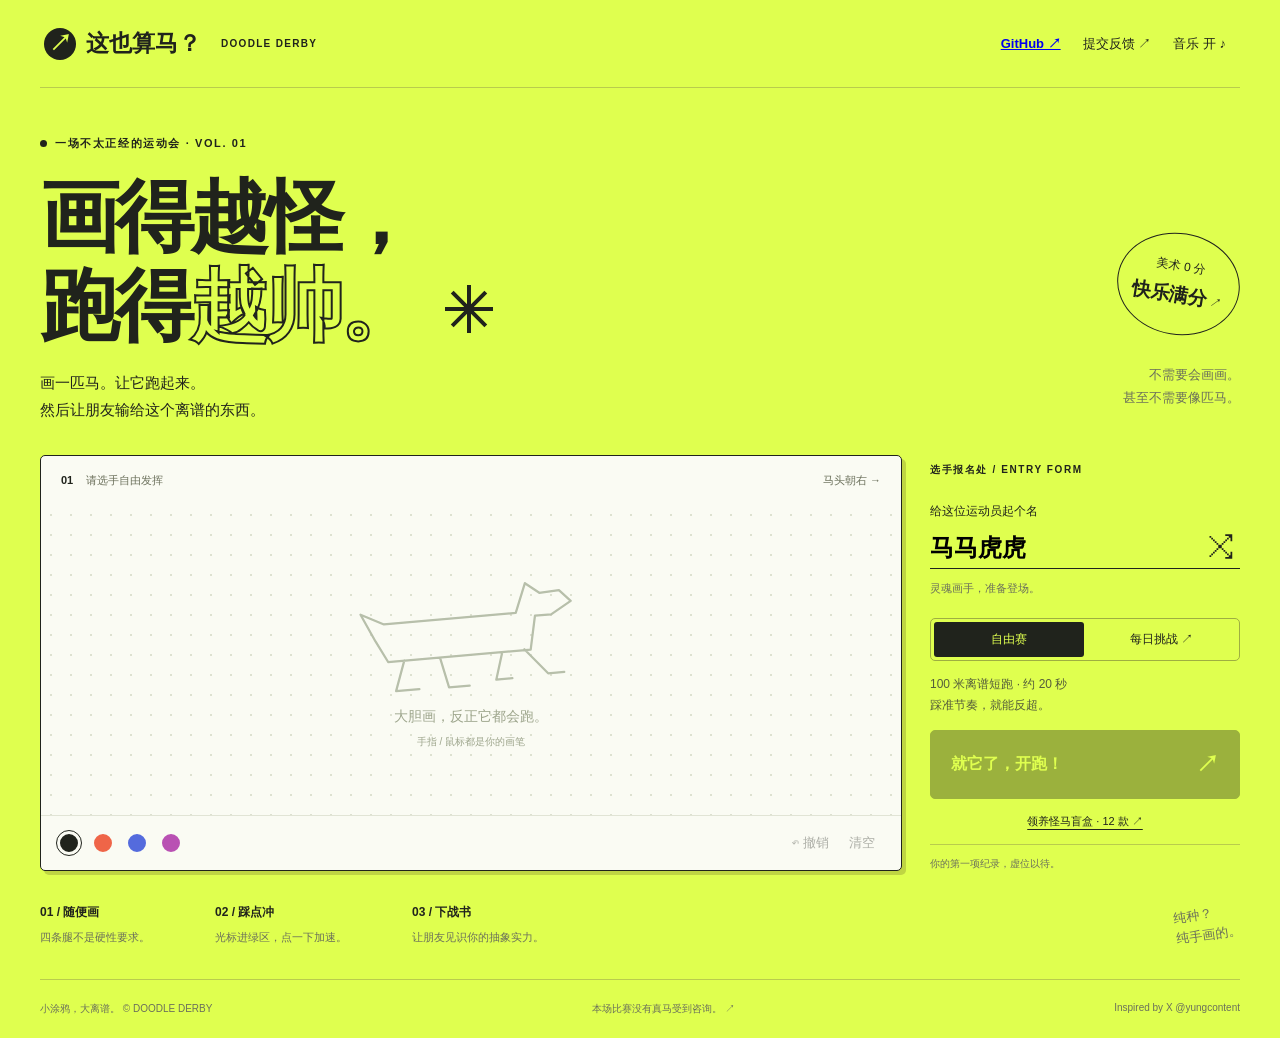
==== commit d8f22fbb: "Restore homepage and add feedback links" ====
--- a/index.html
+++ b/index.html
@@ -1,13 +1,12 @@
 <!doctype html>
-<html lang="zh-CN"><head><meta charset="utf-8"><meta name="viewport" content="width=device-width, initial-scale=1"><meta name="theme-color" content="#dfff4f"><meta name="description" content="画得越怪，跑得越帅。画一匹马，来一场20秒的离谱赛马，向朋友发起挑战。"><title>这也算马？ · Doodle Derby</title><link rel="stylesheet" href="style.css?v=20260913-2"></head>
-<body><header><a class="brand" href="./"><span class="brand-icon">↗</span>这也算马？<span class="en">DOODLE DERBY</span></a><button id="sound" class="quiet" aria-pressed="true">音乐 开 ♪</button></header>
-<main id="draw-screen"><section class="intro"><div><div class="eyebrow"><span class="dot"></span> 一场不太正经的运动会 · VOL. 01</div><h1>一笔开赛，<br>画个马，跑<span class="outline">起来。</span><svg class="spark" width="60" height="60" viewBox="0 0 60 60" aria-hidden="true"><path d="M30 0v60M0 30h60M9 9l42 42M9 51L51 9" stroke="currentColor" stroke-width="5"/></svg></h1><p class="lead">它能不能活着跑完？先画再说。<br>然后让朋友输给这个离谱的东西。</p></div><div class="intro-aside"><div class="home-stage"><div class="home-stage-label">马厩选秀夜 · 本期主角</div><svg class="home-horse" viewBox="0 0 330 180" role="img" aria-label="一匹准备参赛的搞怪手绘马"><path d="M60 115c-8-42 12-74 49-79l63-8 28 19 51-4 26 22-31 16-14 38H74zM111 115l-11 40m54-40 4 42m62-43 17 40m22-42 27 34"/><circle cx="145" cy="57" r="4"/><circle cx="162" cy="56" r="4"/><path d="M151 70q8 8 16 0M48 113h-22m280 3 16-8"/></svg><div class="home-bubble">我跑不快，<br>但我很有梗。</div></div><span class="stamp">美术 0 分<br><b>快乐满分</b> ↗</span><p>不需要会画画。<br>甚至不需要像匹马。</p></div></section>
-<section class="daily-tease" aria-label="今日离谱赛报"><div class="daily-tease-kicker">今日离谱赛报 <span>DAILY WEIRDNESS</span></div><div class="daily-tease-main"><strong id="daily-prompt">画一匹周一不想上班的马</strong><span id="daily-prompt-note">不想上班的理由有很多，马的办法一定很离谱。</span></div><button id="daily-jump" class="daily-tease-action">就画这个 ↗</button></section>
+<html lang="zh-CN"><head><meta charset="utf-8"><meta name="viewport" content="width=device-width, initial-scale=1"><meta name="theme-color" content="#dfff4f"><meta name="description" content="画得越怪，跑得越帅。画一匹马，来一场20秒的离谱赛马，向朋友发起挑战。"><title>这也算马？ · Doodle Derby</title><link rel="stylesheet" href="style.css?v=20260913-1"></head>
+<body><header><a class="brand" href="./"><span class="brand-icon">↗</span>这也算马？<span class="en">DOODLE DERBY</span></a><nav class="header-actions" aria-label="快捷入口"><a class="quiet github-link" href="https://github.com/tubban1/draw_horse_race" target="_blank" rel="noreferrer">GitHub ↗</a><button id="feedback-home" class="quiet">提交反馈 ↗</button><button id="sound" class="quiet" aria-pressed="true">音乐 开 ♪</button></nav></header>
+<main id="draw-screen"><section class="intro"><div><div class="eyebrow"><span class="dot"></span> 一场不太正经的运动会 · VOL. 01</div><h1>画得越怪，<br>跑得<span class="outline">越帅。</span><svg class="spark" width="60" height="60" viewBox="0 0 60 60" aria-hidden="true"><path d="M30 0v60M0 30h60M9 9l42 42M9 51L51 9" stroke="currentColor" stroke-width="5"/></svg></h1><p class="lead">画一匹马。让它跑起来。<br>然后让朋友输给这个离谱的东西。</p></div><div class="intro-aside"><span class="stamp">美术 0 分<br><b>快乐满分</b> ↗</span><p>不需要会画画。<br>甚至不需要像匹马。</p></div></section>
 <div id="challenge-banner" class="challenge" hidden><div id="challenge-copy"></div><button id="accept-challenge" class="primary">画一匹，接战 ↗</button></div>
-<section class="studio"><div class="paper"><div class="paper-head"><span><b>01</b> 请选手自由发挥</span><span id="paper-prompt">今天的怪题目 →</span></div><div class="drawing-area"><canvas id="drawing" aria-label="画马区域，用鼠标或手指绘画"></canvas><div id="placeholder"><svg viewBox="0 0 300 150" width="270" aria-hidden="true"><path d="M44 69L30 38L55 51L202 51L215 19L230 31L252 30L264 43L241 56L223 56L215 93L56 93L44 69M74 93L62 126L88 126M114 94L121 127L144 127M183 94L174 123L192 123M208 92L232 121L250 121"/></svg><span>大胆画，反正它都会跑。</span><small>手指 / 鼠标都是你的画笔</small></div></div><div class="tools"><div class="swatches" id="swatches"></div><div><button id="undo" class="quiet" disabled>↶ 撤销</button><button id="clear" class="quiet" disabled>清空</button></div></div></div>
-<aside class="entry"><div class="eyebrow">选手报名处 / ENTRY FORM</div><label for="name">给这位运动员起个名</label><div class="name-wrap"><input id="name" maxlength="18" value="马马虎虎" autocomplete="off"><button id="rename" aria-label="随机名字">⤨</button></div><div class="horse-note" id="horse-note">灵魂画手，准备登场。</div><div class="mode-tabs" role="group" aria-label="比赛模式"><button class="selected" id="free">自由赛</button><button id="daily">每日挑战 ↗</button></div><p id="mode-desc">100 米离谱短跑 · 约 20 秒<br>踩准节奏，就能反超。</p><button class="primary" id="start" disabled>画好就开跑！ <span>↗</span></button><button class="borrow" id="borrow">领养一匹怪马 · 12 款 ↗</button><button class="borrow" id="restore-drawing" hidden>↶ 还原领养前画稿</button><div class="best" id="best">你的第一项纪录，虚位以待。</div></aside></section>
+<section class="studio"><div class="paper"><div class="paper-head"><span><b>01</b> 请选手自由发挥</span><span>马头朝右 →</span></div><div class="drawing-area"><canvas id="drawing" aria-label="画马区域，用鼠标或手指绘画"></canvas><div id="placeholder"><svg viewBox="0 0 300 150" width="270" aria-hidden="true"><path d="M44 69L30 38L55 51L202 51L215 19L230 31L252 30L264 43L241 56L223 56L215 93L56 93L44 69M74 93L62 126L88 126M114 94L121 127L144 127M183 94L174 123L192 123M208 92L232 121L250 121"/></svg><span>大胆画，反正它都会跑。</span><small>手指 / 鼠标都是你的画笔</small></div></div><div class="tools"><div class="swatches" id="swatches"></div><div><button id="undo" class="quiet" disabled>↶ 撤销</button><button id="clear" class="quiet" disabled>清空</button></div></div></div>
+<aside class="entry"><div class="eyebrow">选手报名处 / ENTRY FORM</div><label for="name">给这位运动员起个名</label><div class="name-wrap"><input id="name" maxlength="18" value="马马虎虎" autocomplete="off"><button id="rename" aria-label="随机名字">⤨</button></div><div class="horse-note" id="horse-note">灵魂画手，准备登场。</div><div class="mode-tabs" role="group" aria-label="比赛模式"><button class="selected" id="free">自由赛</button><button id="daily">每日挑战 ↗</button></div><p id="mode-desc">100 米离谱短跑 · 约 20 秒<br>踩准节奏，就能反超。</p><button class="primary" id="start" disabled>就它了，开跑！ <span>↗</span></button><button class="borrow" id="borrow">领养怪马盲盒 · 12 款 ↗</button><button class="borrow" id="restore-drawing" hidden>↶ 还原领养前画稿</button><div class="best" id="best">你的第一项纪录，虚位以待。</div></aside></section>
 <section class="steps"><div><b>01 / 随便画</b><span>四条腿不是硬性要求。</span></div><div><b>02 / 踩点冲</b><span>光标进绿区，点一下加速。</span></div><div><b>03 / 下战书</b><span>让朋友见识你的抽象实力。</span></div><span class="tiny-horse">纯种？<br>纯手画的。</span></section></main>
 <main id="race-screen" hidden><div class="race-heading"><div><div class="eyebrow" id="race-mode">THE QUESTIONABLE DERBY</div><h2 id="race-name"></h2></div><button id="back" class="quiet">← 返回画室</button></div><div class="race-stage"><canvas id="track" aria-label="实时赛马画面"></canvas><div id="countdown" aria-live="polite"></div><div id="race-comment">选手正在热身，物种有待确认。</div><div id="ranks"></div></div><section class="controls"><div class="race-meta"><span id="distance">0 / 100 m</span><strong id="timer">0.00s</strong><span id="combo">连击 × 0</span></div><div class="rhythm"><div class="target"></div><div id="needle"></div></div><button class="primary" id="boost" disabled>踩点加速 <span>↑</span></button><p id="feedback" aria-live="polite">光标进入绿色区时点击 / 按空格。连点不会更快。</p></section></main>
 <main id="result-screen" hidden><section class="result-layout"><div class="result-copy"><div class="eyebrow">OFFICIAL UNOFFICIAL RESULTS</div><h1 id="result-title">这马，<br>有点东西。</h1><p id="result-desc"></p><div id="challenge-result"></div><section id="ai-verdict" class="ai-verdict" hidden aria-live="polite"><div class="ai-verdict-head"><span>AI 物种鉴定</span><span id="ai-verdict-status">正在观察你的画……</span></div><strong id="ai-species">正在给它起外号</strong><p id="ai-line"></p><p class="ai-challenge" id="ai-challenge"></p></section><div class="result-actions"><button class="primary" id="share">晒成绩，挑战朋友！ <span>↗</span></button><button class="secondary" id="again">原马再战 ↻</button><button class="secondary" id="save-clip">生成朋友圈视频 MP4 ↗</button></div><div class="result-links"><button class="quiet" id="redraw">← 回画室改造一下</button><button class="quiet" id="feedback-open">这局有话说 ↗</button></div></div><div class="ticket"><div class="ticket-top"><span>这也算马？</span><span>长按图片或点按钮保存 / 扫码接战 ↗</span></div><canvas id="poster" width="1080" height="1500" aria-label="离谱赛马挑战海报，含成绩、手绘马和右下角挑战二维码"></canvas><img id="poster-image" hidden alt="这也算马？离谱赛马战绩海报，长按可保存图片"><button id="save" class="quiet">保存海报 / 分享到相册 ↗</button></div></section></main>
 <main id="feedbacks-screen" hidden><section class="feedback-inbox"><div class="eyebrow"><span class="dot"></span> PRIVATE FEEDBACKS</div><h1>玩家反馈。</h1><p class="feedback-intro">这里收集这台设备提交的反馈。入口不会出现在游戏首页。</p><div class="feedback-toolbar"><span id="feedback-summary">暂时还没有反馈。</span><button id="feedback-export" class="quiet">导出 JSON ↓</button></div><div id="feedback-list" class="feedback-list"></div></section></main>
-<footer><span>小涂鸦，大离谱。 © DOODLE DERBY</span><span>本场比赛没有真马受到咨询。 ↗</span><span>Inspired by X @yungcontent</span></footer><div id="toast" role="status"></div><dialog id="share-dialog"><form method="dialog"><button class="quiet close" aria-label="关闭">✕</button></form><h2>向朋友下战书。</h2><p>链接带上你的马和成绩。朋友打开就能挑战你的配速影子。</p><label for="share-copy">可直接发出去的战绩</label><textarea id="share-copy" readonly rows="4"></textarea><label for="share-url">挑战链接</label><textarea id="share-url" readonly rows="3"></textarea><button id="copy" class="primary">复制战绩文案 ↗</button><p class="share-note" id="share-note"></p></dialog><dialog id="feedback-dialog"><form method="dialog"><button class="quiet close" aria-label="关闭">✕</button></form><h2>这局有话说。</h2><p>一句话就行：哪里好笑、哪里卡住，或者你想看它变成什么怪东西。</p><label for="feedback-rating">这局体验</label><select id="feedback-rating"><option value="5">5 · 马力全开</option><option value="4">4 · 很有梗</option><option value="3">3 · 还行，能跑</option><option value="2">2 · 有点掉蹄</option><option value="1">1 · 马失前蹄</option></select><label for="feedback-topic">反馈类型</label><select id="feedback-topic"><option value="idea">我有个怪点子</option><option value="bug">这里好像坏了</option><option value="share">我想更容易分享</option><option value="other">其他</option></select><label for="feedback-message">想说的话</label><textarea id="feedback-message" maxlength="500" rows="5" placeholder="比如：想要一匹会倒着跑的马"></textarea><button type="button" id="feedback-submit" class="primary">投递给马厩 ↗</button><p class="share-note">不填联系方式，最多 500 字。</p></dialog><script src="audio.js"></script><script src="adoption.js"></script><script src="results.js"></script><script src="qr.js"></script><script src="gif.js?v=20260912-7"></script><script src="game.js?v=20260913-2"></script></body></html>
+<footer><span>小涂鸦，大离谱。 © DOODLE DERBY</span><span>本场比赛没有真马受到咨询。 ↗</span><span>Inspired by X @yungcontent</span></footer><div id="toast" role="status"></div><dialog id="share-dialog"><form method="dialog"><button class="quiet close" aria-label="关闭">✕</button></form><h2>向朋友下战书。</h2><p>链接带上你的马和成绩。朋友打开就能挑战你的配速影子。</p><label for="share-copy">可直接发出去的战绩</label><textarea id="share-copy" readonly rows="4"></textarea><label for="share-url">挑战链接</label><textarea id="share-url" readonly rows="3"></textarea><button id="copy" class="primary">复制战绩文案 ↗</button><p class="share-note" id="share-note"></p></dialog><dialog id="feedback-dialog"><form method="dialog"><button class="quiet close" aria-label="关闭">✕</button></form><h2>这局有话说。</h2><p>一句话就行：哪里好笑、哪里卡住，或者你想看它变成什么怪东西。</p><label for="feedback-rating">这局体验</label><select id="feedback-rating"><option value="5">5 · 马力全开</option><option value="4">4 · 很有梗</option><option value="3">3 · 还行，能跑</option><option value="2">2 · 有点掉蹄</option><option value="1">1 · 马失前蹄</option></select><label for="feedback-topic">反馈类型</label><select id="feedback-topic"><option value="idea">我有个怪点子</option><option value="bug">这里好像坏了</option><option value="share">我想更容易分享</option><option value="other">其他</option></select><label for="feedback-message">想说的话</label><textarea id="feedback-message" maxlength="500" rows="5" placeholder="比如：想要一匹会倒着跑的马"></textarea><button type="button" id="feedback-submit" class="primary">投递给马厩 ↗</button><p class="share-note">不填联系方式，最多 500 字。</p></dialog><script src="audio.js"></script><script src="adoption.js"></script><script src="results.js"></script><script src="qr.js"></script><script src="gif.js?v=20260912-7"></script><script src="game.js?v=20260913-1"></script></body></html>
--- a/style.css
+++ b/style.css
@@ -12,11 +12,6 @@
 .feedback-inbox{padding:70px 0 110px;max-width:820px}.feedback-inbox h1{font-size:clamp(48px,6vw,76px);margin-bottom:12px}.feedback-intro{color:var(--muted);font-size:14px;line-height:1.8}.feedback-toolbar{display:flex;justify-content:space-between;align-items:center;border-top:1px solid var(--line);border-bottom:1px solid var(--line);margin-top:36px;padding:12px 0;font-size:12px;color:var(--muted)}.feedback-list{display:grid;gap:12px;margin-top:18px}.feedback-card{background:var(--paper);border:1px solid var(--ink);border-radius:6px;padding:16px 18px;box-shadow:4px 4px 0 #bfd543}.feedback-card-meta{font-size:11px;color:var(--muted);margin-bottom:10px}.feedback-card p{font-size:15px;line-height:1.75;margin:0 0 10px;white-space:pre-wrap;overflow-wrap:anywhere}.feedback-card small{font-size:10px;color:#7d846c}.feedback-empty{border:1px dashed #9eae41;padding:24px;color:var(--muted);font-size:13px}#feedback-dialog select{width:100%;display:block;background:#fffef5;border:1px solid #aaa;border-radius:4px;padding:10px;margin:7px 0 16px}#feedback-dialog .primary{margin-top:4px}
 @media(max-width:760px){.result-links{align-items:flex-start}.feedback-inbox{padding:40px 0 70px}.feedback-toolbar{align-items:flex-start;gap:10px}.feedback-toolbar .quiet{padding-top:0;padding-right:0}}
 
-/* Hybrid home: daily dare + tiny selection-show mascot keep the first visit playful. */
-.intro{align-items:flex-start;gap:36px}.intro>div:first-child{max-width:760px}.intro-aside{min-width:280px;position:relative}.home-stage{position:relative;background:var(--paper);border:1.5px solid var(--ink);padding:12px 16px 6px;transform:rotate(2deg);box-shadow:5px 5px 0 #bfd543;margin-bottom:22px}.home-stage-label{font-size:10px;font-weight:800;letter-spacing:.8px;text-align:left;border-bottom:1px dashed #a5aa96;padding-bottom:8px}.home-horse{display:block;width:100%;height:128px;overflow:visible;fill:none;stroke:var(--ink);stroke-width:3.2;stroke-linecap:round;stroke-linejoin:round;margin-top:4px}.home-bubble{position:absolute;right:-16px;top:34px;background:var(--lime);border:1.5px solid var(--ink);border-radius:50%;padding:9px 12px;font-size:11px;line-height:1.45;transform:rotate(-7deg);text-align:center;box-shadow:3px 3px 0 var(--ink)}.home-bubble:after{content:"";position:absolute;left:18px;bottom:-10px;width:14px;height:14px;background:var(--lime);border-right:1.5px solid var(--ink);border-bottom:1.5px solid var(--ink);transform:skew(-18deg) rotate(35deg)}.intro-aside .stamp{margin-right:8px}.daily-tease{display:flex;align-items:center;gap:18px;background:var(--paper);border:1.5px solid var(--ink);border-left:9px solid var(--ink);padding:13px 16px;margin:0 0 24px;box-shadow:5px 5px 0 #bfd543;transform:rotate(-.35deg)}.daily-tease-kicker{font-size:10px;font-weight:900;letter-spacing:.8px;white-space:nowrap}.daily-tease-kicker span{display:block;color:var(--muted);font-size:8px;letter-spacing:1.1px;margin-top:3px}.daily-tease-main{display:flex;align-items:baseline;gap:12px;min-width:0;flex:1}.daily-tease-main strong{font-size:18px;line-height:1.2}.daily-tease-main span{font-size:11px;color:var(--muted);white-space:nowrap;overflow:hidden;text-overflow:ellipsis}.daily-tease-action{border:1px solid var(--ink);background:var(--lime);border-radius:4px;padding:9px 13px;font-weight:800;font-size:11px;white-space:nowrap}.daily-tease-action:hover{background:var(--ink);color:var(--lime)}#paper-prompt{font-weight:800;color:var(--ink)}
-@media(max-width:900px){.intro{align-items:flex-start}.intro-aside{min-width:230px}.home-stage{padding:10px}.home-horse{height:105px}.daily-tease-main span{display:none}}
-@media(max-width:760px){.intro{display:block}.intro-aside{display:block;min-width:0;text-align:left;margin-top:24px}.intro-aside .home-stage{max-width:340px;margin:0 auto 18px;transform:rotate(-1deg)}.intro-aside .stamp{display:inline-block;margin-left:8px}.intro-aside>p{display:inline-block;margin:0 0 0 8px;vertical-align:middle}.daily-tease{align-items:flex-start;flex-wrap:wrap;gap:8px;margin-bottom:18px;padding:12px}.daily-tease-kicker{width:100%}.daily-tease-main{width:calc(100% - 98px)}.daily-tease-main strong{font-size:15px}.daily-tease-action{align-self:center}.paper-head{align-items:center}.paper-head span:last-child{font-size:10px}}
-
 .ai-verdict{margin:20px 0 4px;border:1.5px dashed var(--ink);background:var(--paper);padding:15px 17px;box-shadow:4px 4px 0 #bfd543}
 .ai-verdict-head{display:flex;justify-content:space-between;gap:14px;color:var(--muted);font-size:10px;letter-spacing:.8px;text-transform:uppercase}
 .ai-verdict-head span:first-child{color:var(--ink);font-weight:800}
@@ -26,3 +21,5 @@
 #ai-line{font-size:13px;line-height:1.65;margin:7px 0 10px}
 .ai-challenge{background:var(--lime);padding:9px 11px;font-size:12px;line-height:1.55;margin:0}
 @media(max-width:760px){.ai-verdict{margin-top:16px;padding:13px}.ai-verdict-head{font-size:9px}#ai-species{font-size:20px}}
+
+.header-actions{display:flex;align-items:center;gap:2px}.github-link{font-weight:700}.header-actions .quiet:hover{background:var(--paper);text-decoration:underline;text-underline-offset:3px;border-radius:4px}@media(max-width:760px){.header-actions{gap:0}.header-actions .quiet{padding:8px 6px;font-size:10px}.github-link{display:none}}
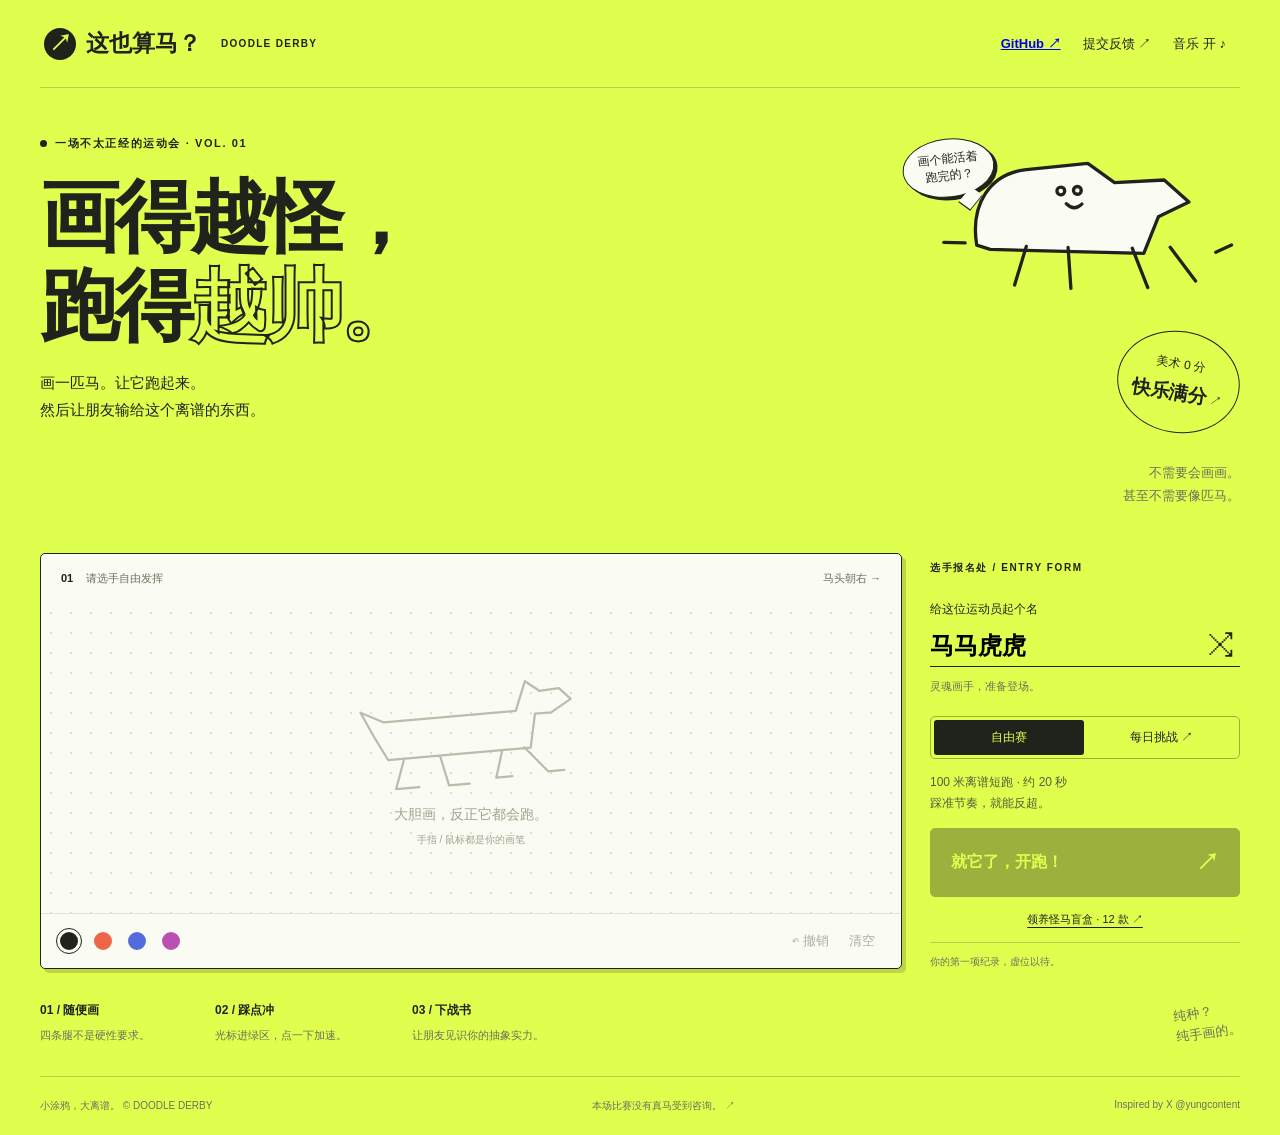
==== commit 588e2f95: "Add a waiting horse illustration to the homepage" ====
--- a/index.html
+++ b/index.html
@@ -1,7 +1,7 @@
 <!doctype html>
-<html lang="zh-CN"><head><meta charset="utf-8"><meta name="viewport" content="width=device-width, initial-scale=1"><meta name="theme-color" content="#dfff4f"><meta name="description" content="画得越怪，跑得越帅。画一匹马，来一场20秒的离谱赛马，向朋友发起挑战。"><title>这也算马？ · Doodle Derby</title><link rel="stylesheet" href="style.css?v=20260913-1"></head>
+<html lang="zh-CN"><head><meta charset="utf-8"><meta name="viewport" content="width=device-width, initial-scale=1"><meta name="theme-color" content="#dfff4f"><meta name="description" content="画得越怪，跑得越帅。画一匹马，来一场20秒的离谱赛马，向朋友发起挑战。"><title>这也算马？ · Doodle Derby</title><link rel="stylesheet" href="style.css?v=20260913-3"></head>
 <body><header><a class="brand" href="./"><span class="brand-icon">↗</span>这也算马？<span class="en">DOODLE DERBY</span></a><nav class="header-actions" aria-label="快捷入口"><a class="quiet github-link" href="https://github.com/tubban1/draw_horse_race" target="_blank" rel="noreferrer">GitHub ↗</a><button id="feedback-home" class="quiet">提交反馈 ↗</button><button id="sound" class="quiet" aria-pressed="true">音乐 开 ♪</button></nav></header>
-<main id="draw-screen"><section class="intro"><div><div class="eyebrow"><span class="dot"></span> 一场不太正经的运动会 · VOL. 01</div><h1>画得越怪，<br>跑得<span class="outline">越帅。</span><svg class="spark" width="60" height="60" viewBox="0 0 60 60" aria-hidden="true"><path d="M30 0v60M0 30h60M9 9l42 42M9 51L51 9" stroke="currentColor" stroke-width="5"/></svg></h1><p class="lead">画一匹马。让它跑起来。<br>然后让朋友输给这个离谱的东西。</p></div><div class="intro-aside"><span class="stamp">美术 0 分<br><b>快乐满分</b> ↗</span><p>不需要会画画。<br>甚至不需要像匹马。</p></div></section>
+<main id="draw-screen"><section class="intro"><div><div class="eyebrow"><span class="dot"></span> 一场不太正经的运动会 · VOL. 01</div><h1>画得越怪，<br>跑得<span class="outline">越帅。</span></h1><p class="lead">画一匹马。让它跑起来。<br>然后让朋友输给这个离谱的东西。</p></div><div class="intro-aside"><div class="home-stage"><svg class="home-horse" viewBox="0 0 330 180" role="img" aria-label="一匹准备参赛的搞怪手绘马"><path class="horse-body" d="M60 115c-8-42 12-74 49-79l63-8 28 19 51-4 26 22-31 16-14 38H74z"/><path d="M111 115l-11 40m54-40 4 42m62-43 17 40m22-42 27 34"/><circle cx="145" cy="57" r="4"/><circle cx="162" cy="56" r="4"/><path d="M151 70q8 8 16 0M48 113h-22m280 3 16-8"/></svg><div class="home-bubble">画个能活着<br>跑完的？</div></div><span class="stamp">美术 0 分<br><b>快乐满分</b> ↗</span><p>不需要会画画。<br>甚至不需要像匹马。</p></div></section>
 <div id="challenge-banner" class="challenge" hidden><div id="challenge-copy"></div><button id="accept-challenge" class="primary">画一匹，接战 ↗</button></div>
 <section class="studio"><div class="paper"><div class="paper-head"><span><b>01</b> 请选手自由发挥</span><span>马头朝右 →</span></div><div class="drawing-area"><canvas id="drawing" aria-label="画马区域，用鼠标或手指绘画"></canvas><div id="placeholder"><svg viewBox="0 0 300 150" width="270" aria-hidden="true"><path d="M44 69L30 38L55 51L202 51L215 19L230 31L252 30L264 43L241 56L223 56L215 93L56 93L44 69M74 93L62 126L88 126M114 94L121 127L144 127M183 94L174 123L192 123M208 92L232 121L250 121"/></svg><span>大胆画，反正它都会跑。</span><small>手指 / 鼠标都是你的画笔</small></div></div><div class="tools"><div class="swatches" id="swatches"></div><div><button id="undo" class="quiet" disabled>↶ 撤销</button><button id="clear" class="quiet" disabled>清空</button></div></div></div>
 <aside class="entry"><div class="eyebrow">选手报名处 / ENTRY FORM</div><label for="name">给这位运动员起个名</label><div class="name-wrap"><input id="name" maxlength="18" value="马马虎虎" autocomplete="off"><button id="rename" aria-label="随机名字">⤨</button></div><div class="horse-note" id="horse-note">灵魂画手，准备登场。</div><div class="mode-tabs" role="group" aria-label="比赛模式"><button class="selected" id="free">自由赛</button><button id="daily">每日挑战 ↗</button></div><p id="mode-desc">100 米离谱短跑 · 约 20 秒<br>踩准节奏，就能反超。</p><button class="primary" id="start" disabled>就它了，开跑！ <span>↗</span></button><button class="borrow" id="borrow">领养怪马盲盒 · 12 款 ↗</button><button class="borrow" id="restore-drawing" hidden>↶ 还原领养前画稿</button><div class="best" id="best">你的第一项纪录，虚位以待。</div></aside></section>
--- a/style.css
+++ b/style.css
@@ -23,3 +23,5 @@
 @media(max-width:760px){.ai-verdict{margin-top:16px;padding:13px}.ai-verdict-head{font-size:9px}#ai-species{font-size:20px}}
 
 .header-actions{display:flex;align-items:center;gap:2px}.github-link{font-weight:700}.header-actions .quiet:hover{background:var(--paper);text-decoration:underline;text-underline-offset:3px;border-radius:4px}@media(max-width:760px){.header-actions{gap:0}.header-actions .quiet{padding:8px 6px;font-size:10px}.github-link{display:none}}
+
+.home-stage{position:relative;width:min(360px,100%);margin:0 0 20px auto;transform:rotate(1.5deg)}.home-horse{display:block;width:100%;height:175px;overflow:visible;fill:none;stroke:var(--ink);stroke-width:3.4;stroke-linecap:round;stroke-linejoin:round}.home-horse .horse-body{fill:var(--paper)}.home-bubble{position:absolute;left:-18px;top:6px;background:var(--paper);border:1.5px solid var(--ink);border-radius:50%;padding:11px 15px;font-size:12px;line-height:1.45;transform:rotate(-8deg);text-align:center;box-shadow:3px 3px 0 var(--ink)}.home-bubble:after{content:"";position:absolute;right:18px;bottom:-13px;width:16px;height:16px;background:var(--paper);border-right:1.5px solid var(--ink);border-bottom:1.5px solid var(--ink);transform:skew(-18deg) rotate(35deg)}@media(max-width:760px){.intro-aside{display:block;text-align:right;margin-top:18px}.home-stage{width:min(360px,100%);margin:0 auto 12px;transform:rotate(-1deg)}.home-horse{height:150px}.home-bubble{left:2px;top:0;font-size:11px}.intro-aside>p{margin-top:10px}}
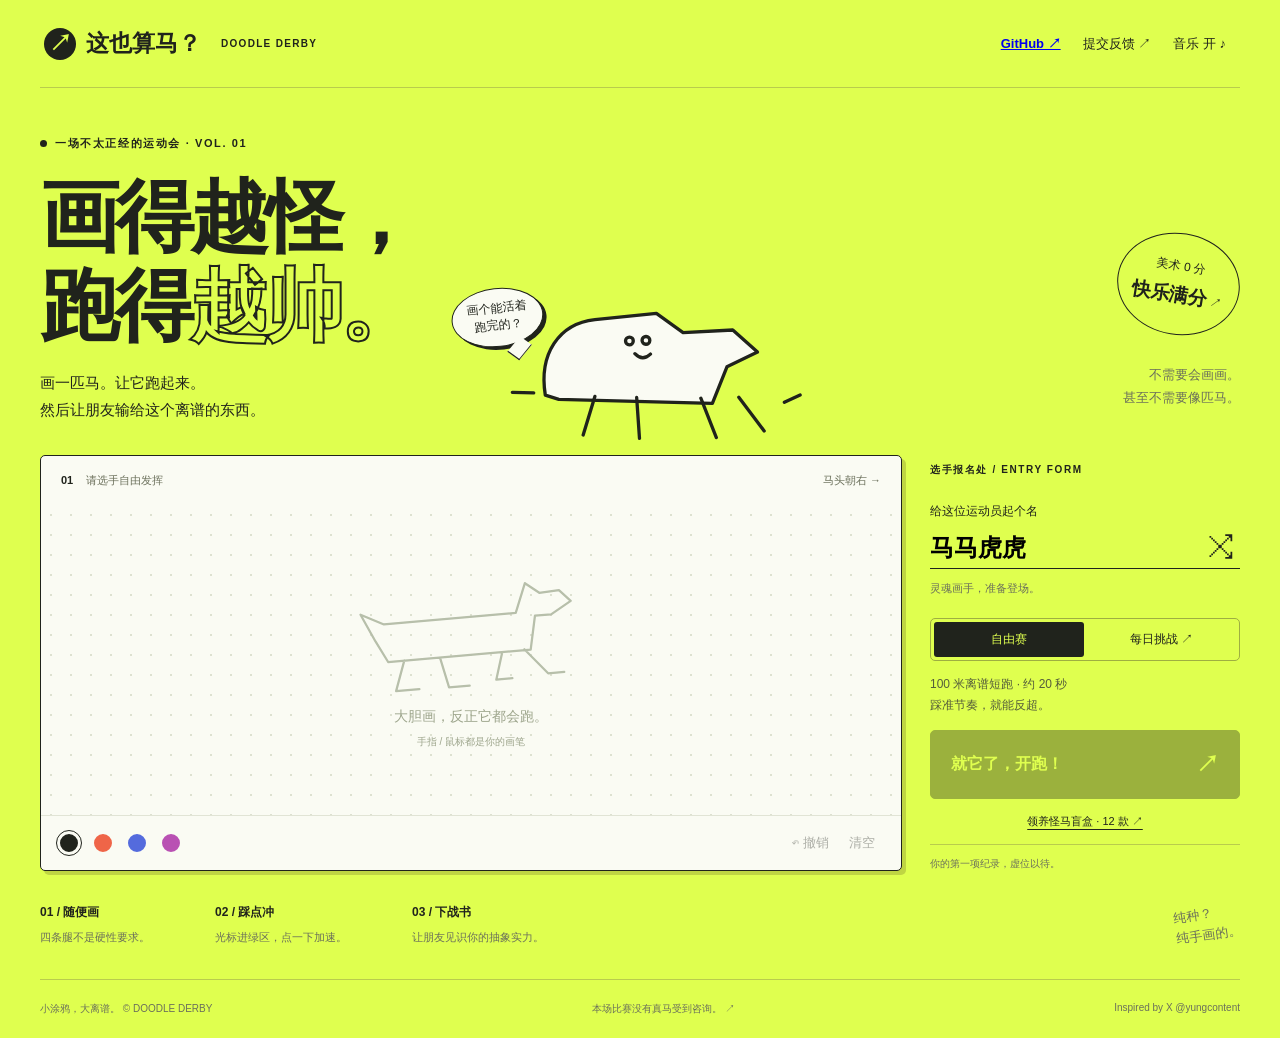
==== commit 88429fda: "Place homepage horse above drawing canvas" ====
--- a/index.html
+++ b/index.html
@@ -1,9 +1,9 @@
 <!doctype html>
-<html lang="zh-CN"><head><meta charset="utf-8"><meta name="viewport" content="width=device-width, initial-scale=1"><meta name="theme-color" content="#dfff4f"><meta name="description" content="画得越怪，跑得越帅。画一匹马，来一场20秒的离谱赛马，向朋友发起挑战。"><title>这也算马？ · Doodle Derby</title><link rel="stylesheet" href="style.css?v=20260913-3"></head>
+<html lang="zh-CN"><head><meta charset="utf-8"><meta name="viewport" content="width=device-width, initial-scale=1"><meta name="theme-color" content="#dfff4f"><meta name="description" content="画得越怪，跑得越帅。画一匹马，来一场20秒的离谱赛马，向朋友发起挑战。"><title>这也算马？ · Doodle Derby</title><link rel="stylesheet" href="style.css?v=20260913-4"></head>
 <body><header><a class="brand" href="./"><span class="brand-icon">↗</span>这也算马？<span class="en">DOODLE DERBY</span></a><nav class="header-actions" aria-label="快捷入口"><a class="quiet github-link" href="https://github.com/tubban1/draw_horse_race" target="_blank" rel="noreferrer">GitHub ↗</a><button id="feedback-home" class="quiet">提交反馈 ↗</button><button id="sound" class="quiet" aria-pressed="true">音乐 开 ♪</button></nav></header>
-<main id="draw-screen"><section class="intro"><div><div class="eyebrow"><span class="dot"></span> 一场不太正经的运动会 · VOL. 01</div><h1>画得越怪，<br>跑得<span class="outline">越帅。</span></h1><p class="lead">画一匹马。让它跑起来。<br>然后让朋友输给这个离谱的东西。</p></div><div class="intro-aside"><div class="home-stage"><svg class="home-horse" viewBox="0 0 330 180" role="img" aria-label="一匹准备参赛的搞怪手绘马"><path class="horse-body" d="M60 115c-8-42 12-74 49-79l63-8 28 19 51-4 26 22-31 16-14 38H74z"/><path d="M111 115l-11 40m54-40 4 42m62-43 17 40m22-42 27 34"/><circle cx="145" cy="57" r="4"/><circle cx="162" cy="56" r="4"/><path d="M151 70q8 8 16 0M48 113h-22m280 3 16-8"/></svg><div class="home-bubble">画个能活着<br>跑完的？</div></div><span class="stamp">美术 0 分<br><b>快乐满分</b> ↗</span><p>不需要会画画。<br>甚至不需要像匹马。</p></div></section>
+<main id="draw-screen"><section class="intro"><div><div class="eyebrow"><span class="dot"></span> 一场不太正经的运动会 · VOL. 01</div><h1>画得越怪，<br>跑得<span class="outline">越帅。</span></h1><p class="lead">画一匹马。让它跑起来。<br>然后让朋友输给这个离谱的东西。</p></div><div class="intro-aside"><span class="stamp">美术 0 分<br><b>快乐满分</b> ↗</span><p>不需要会画画。<br>甚至不需要像匹马。</p></div></section>
 <div id="challenge-banner" class="challenge" hidden><div id="challenge-copy"></div><button id="accept-challenge" class="primary">画一匹，接战 ↗</button></div>
-<section class="studio"><div class="paper"><div class="paper-head"><span><b>01</b> 请选手自由发挥</span><span>马头朝右 →</span></div><div class="drawing-area"><canvas id="drawing" aria-label="画马区域，用鼠标或手指绘画"></canvas><div id="placeholder"><svg viewBox="0 0 300 150" width="270" aria-hidden="true"><path d="M44 69L30 38L55 51L202 51L215 19L230 31L252 30L264 43L241 56L223 56L215 93L56 93L44 69M74 93L62 126L88 126M114 94L121 127L144 127M183 94L174 123L192 123M208 92L232 121L250 121"/></svg><span>大胆画，反正它都会跑。</span><small>手指 / 鼠标都是你的画笔</small></div></div><div class="tools"><div class="swatches" id="swatches"></div><div><button id="undo" class="quiet" disabled>↶ 撤销</button><button id="clear" class="quiet" disabled>清空</button></div></div></div>
+<section class="studio"><div class="paper"><div class="home-stage"><svg class="home-horse" viewBox="0 0 330 180" role="img" aria-label="一匹准备参赛的搞怪手绘马"><path class="horse-body" d="M60 115c-8-42 12-74 49-79l63-8 28 19 51-4 26 22-31 16-14 38H74z"/><path d="M111 115l-11 40m54-40 4 42m62-43 17 40m22-42 27 34"/><circle cx="145" cy="57" r="4"/><circle cx="162" cy="56" r="4"/><path d="M151 70q8 8 16 0M48 113h-22m280 3 16-8"/></svg><div class="home-bubble">画个能活着<br>跑完的？</div></div><div class="paper-head"><span><b>01</b> 请选手自由发挥</span><span>马头朝右 →</span></div><div class="drawing-area"><canvas id="drawing" aria-label="画马区域，用鼠标或手指绘画"></canvas><div id="placeholder"><svg viewBox="0 0 300 150" width="270" aria-hidden="true"><path d="M44 69L30 38L55 51L202 51L215 19L230 31L252 30L264 43L241 56L223 56L215 93L56 93L44 69M74 93L62 126L88 126M114 94L121 127L144 127M183 94L174 123L192 123M208 92L232 121L250 121"/></svg><span>大胆画，反正它都会跑。</span><small>手指 / 鼠标都是你的画笔</small></div></div><div class="tools"><div class="swatches" id="swatches"></div><div><button id="undo" class="quiet" disabled>↶ 撤销</button><button id="clear" class="quiet" disabled>清空</button></div></div></div>
 <aside class="entry"><div class="eyebrow">选手报名处 / ENTRY FORM</div><label for="name">给这位运动员起个名</label><div class="name-wrap"><input id="name" maxlength="18" value="马马虎虎" autocomplete="off"><button id="rename" aria-label="随机名字">⤨</button></div><div class="horse-note" id="horse-note">灵魂画手，准备登场。</div><div class="mode-tabs" role="group" aria-label="比赛模式"><button class="selected" id="free">自由赛</button><button id="daily">每日挑战 ↗</button></div><p id="mode-desc">100 米离谱短跑 · 约 20 秒<br>踩准节奏，就能反超。</p><button class="primary" id="start" disabled>就它了，开跑！ <span>↗</span></button><button class="borrow" id="borrow">领养怪马盲盒 · 12 款 ↗</button><button class="borrow" id="restore-drawing" hidden>↶ 还原领养前画稿</button><div class="best" id="best">你的第一项纪录，虚位以待。</div></aside></section>
 <section class="steps"><div><b>01 / 随便画</b><span>四条腿不是硬性要求。</span></div><div><b>02 / 踩点冲</b><span>光标进绿区，点一下加速。</span></div><div><b>03 / 下战书</b><span>让朋友见识你的抽象实力。</span></div><span class="tiny-horse">纯种？<br>纯手画的。</span></section></main>
 <main id="race-screen" hidden><div class="race-heading"><div><div class="eyebrow" id="race-mode">THE QUESTIONABLE DERBY</div><h2 id="race-name"></h2></div><button id="back" class="quiet">← 返回画室</button></div><div class="race-stage"><canvas id="track" aria-label="实时赛马画面"></canvas><div id="countdown" aria-live="polite"></div><div id="race-comment">选手正在热身，物种有待确认。</div><div id="ranks"></div></div><section class="controls"><div class="race-meta"><span id="distance">0 / 100 m</span><strong id="timer">0.00s</strong><span id="combo">连击 × 0</span></div><div class="rhythm"><div class="target"></div><div id="needle"></div></div><button class="primary" id="boost" disabled>踩点加速 <span>↑</span></button><p id="feedback" aria-live="polite">光标进入绿色区时点击 / 按空格。连点不会更快。</p></section></main>
--- a/style.css
+++ b/style.css
@@ -25,3 +25,5 @@
 .header-actions{display:flex;align-items:center;gap:2px}.github-link{font-weight:700}.header-actions .quiet:hover{background:var(--paper);text-decoration:underline;text-underline-offset:3px;border-radius:4px}@media(max-width:760px){.header-actions{gap:0}.header-actions .quiet{padding:8px 6px;font-size:10px}.github-link{display:none}}
 
 .home-stage{position:relative;width:min(360px,100%);margin:0 0 20px auto;transform:rotate(1.5deg)}.home-horse{display:block;width:100%;height:175px;overflow:visible;fill:none;stroke:var(--ink);stroke-width:3.4;stroke-linecap:round;stroke-linejoin:round}.home-horse .horse-body{fill:var(--paper)}.home-bubble{position:absolute;left:-18px;top:6px;background:var(--paper);border:1.5px solid var(--ink);border-radius:50%;padding:11px 15px;font-size:12px;line-height:1.45;transform:rotate(-8deg);text-align:center;box-shadow:3px 3px 0 var(--ink)}.home-bubble:after{content:"";position:absolute;right:18px;bottom:-13px;width:16px;height:16px;background:var(--paper);border-right:1.5px solid var(--ink);border-bottom:1.5px solid var(--ink);transform:skew(-18deg) rotate(35deg)}@media(max-width:760px){.intro-aside{display:block;text-align:right;margin-top:18px}.home-stage{width:min(360px,100%);margin:0 auto 12px;transform:rotate(-1deg)}.home-horse{height:150px}.home-bubble{left:2px;top:0;font-size:11px}.intro-aside>p{margin-top:10px}}
+
+.paper{position:relative}.paper>.home-stage{position:absolute;left:58%;top:-170px;width:360px;margin:0;z-index:3;transform:translateX(-20%) rotate(1.5deg)}@media(max-width:900px){.paper>.home-stage{left:58%;width:320px;top:-150px;transform:translateX(-18%) rotate(1deg)}}@media(max-width:760px){.intro-aside{display:none}.paper>.home-stage{position:relative;left:auto;top:auto;width:100%;max-width:340px;margin:0 auto 6px;transform:rotate(-1deg)}}
